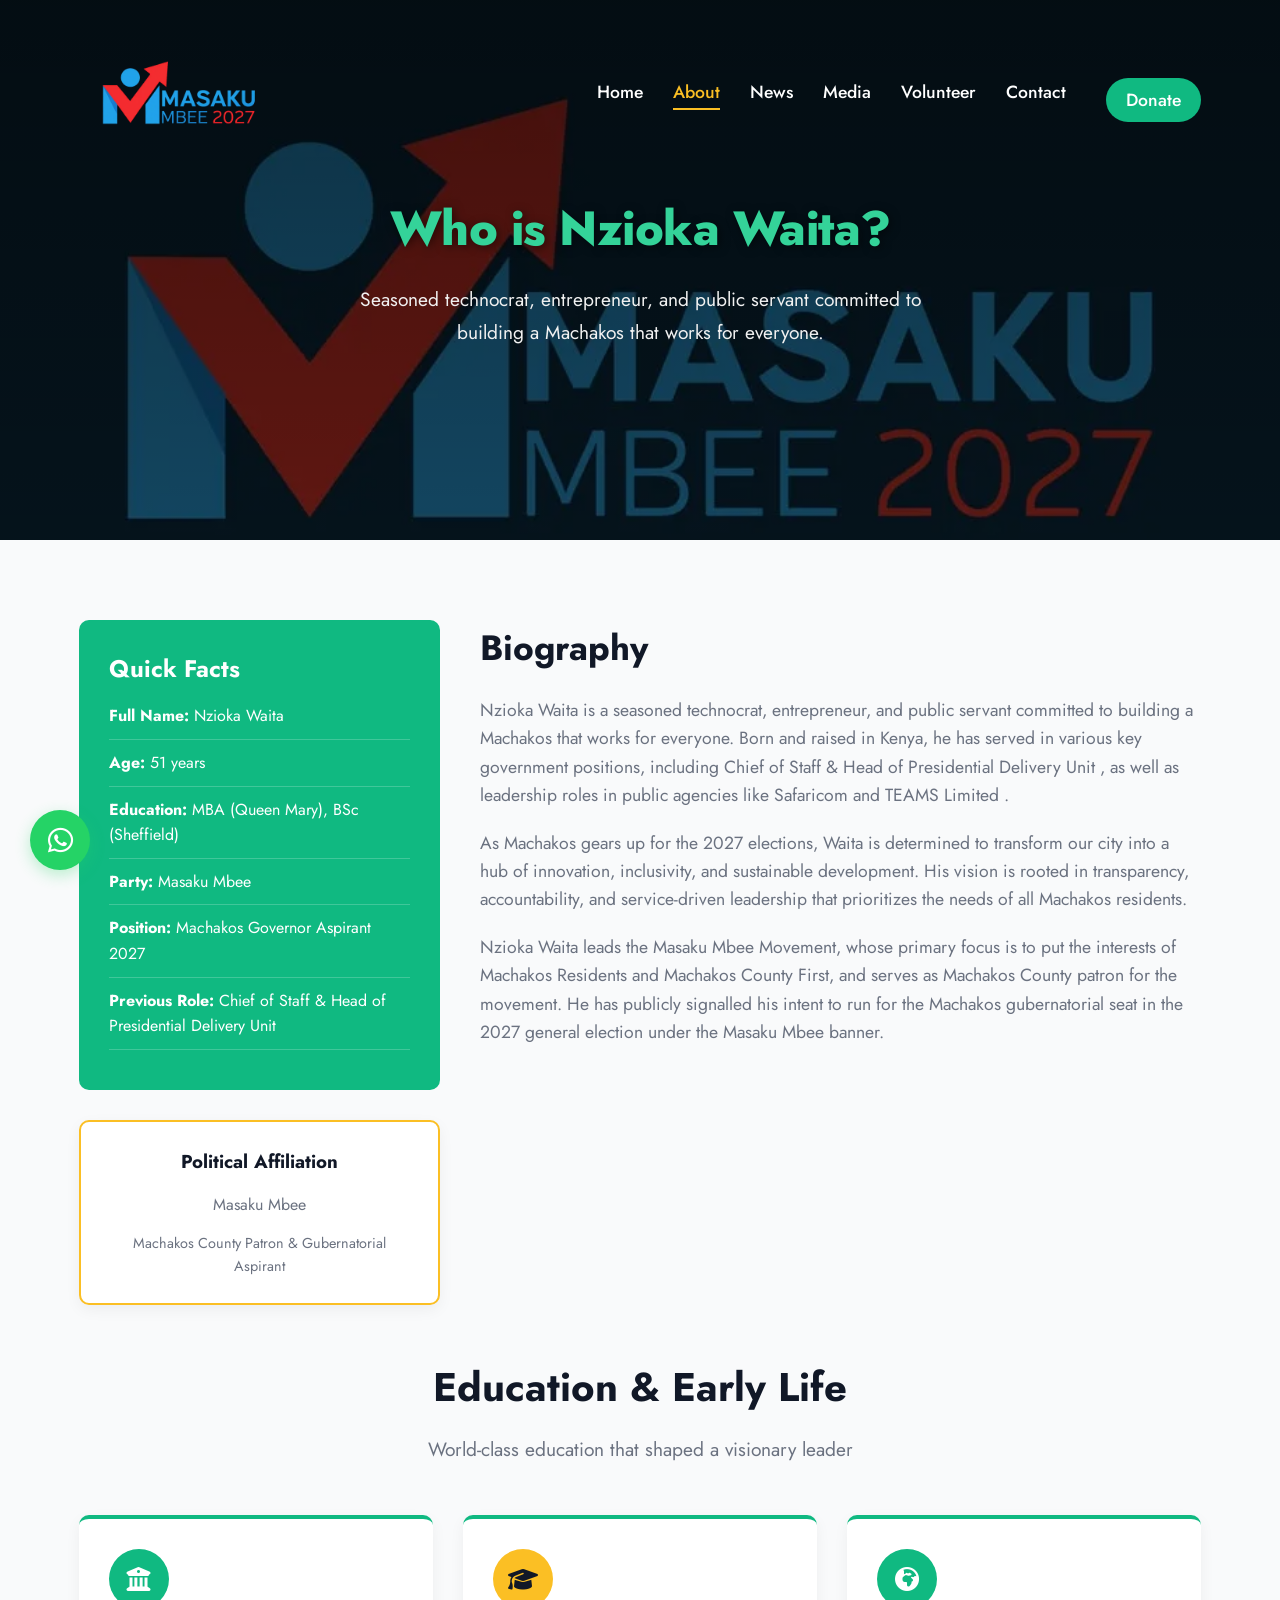
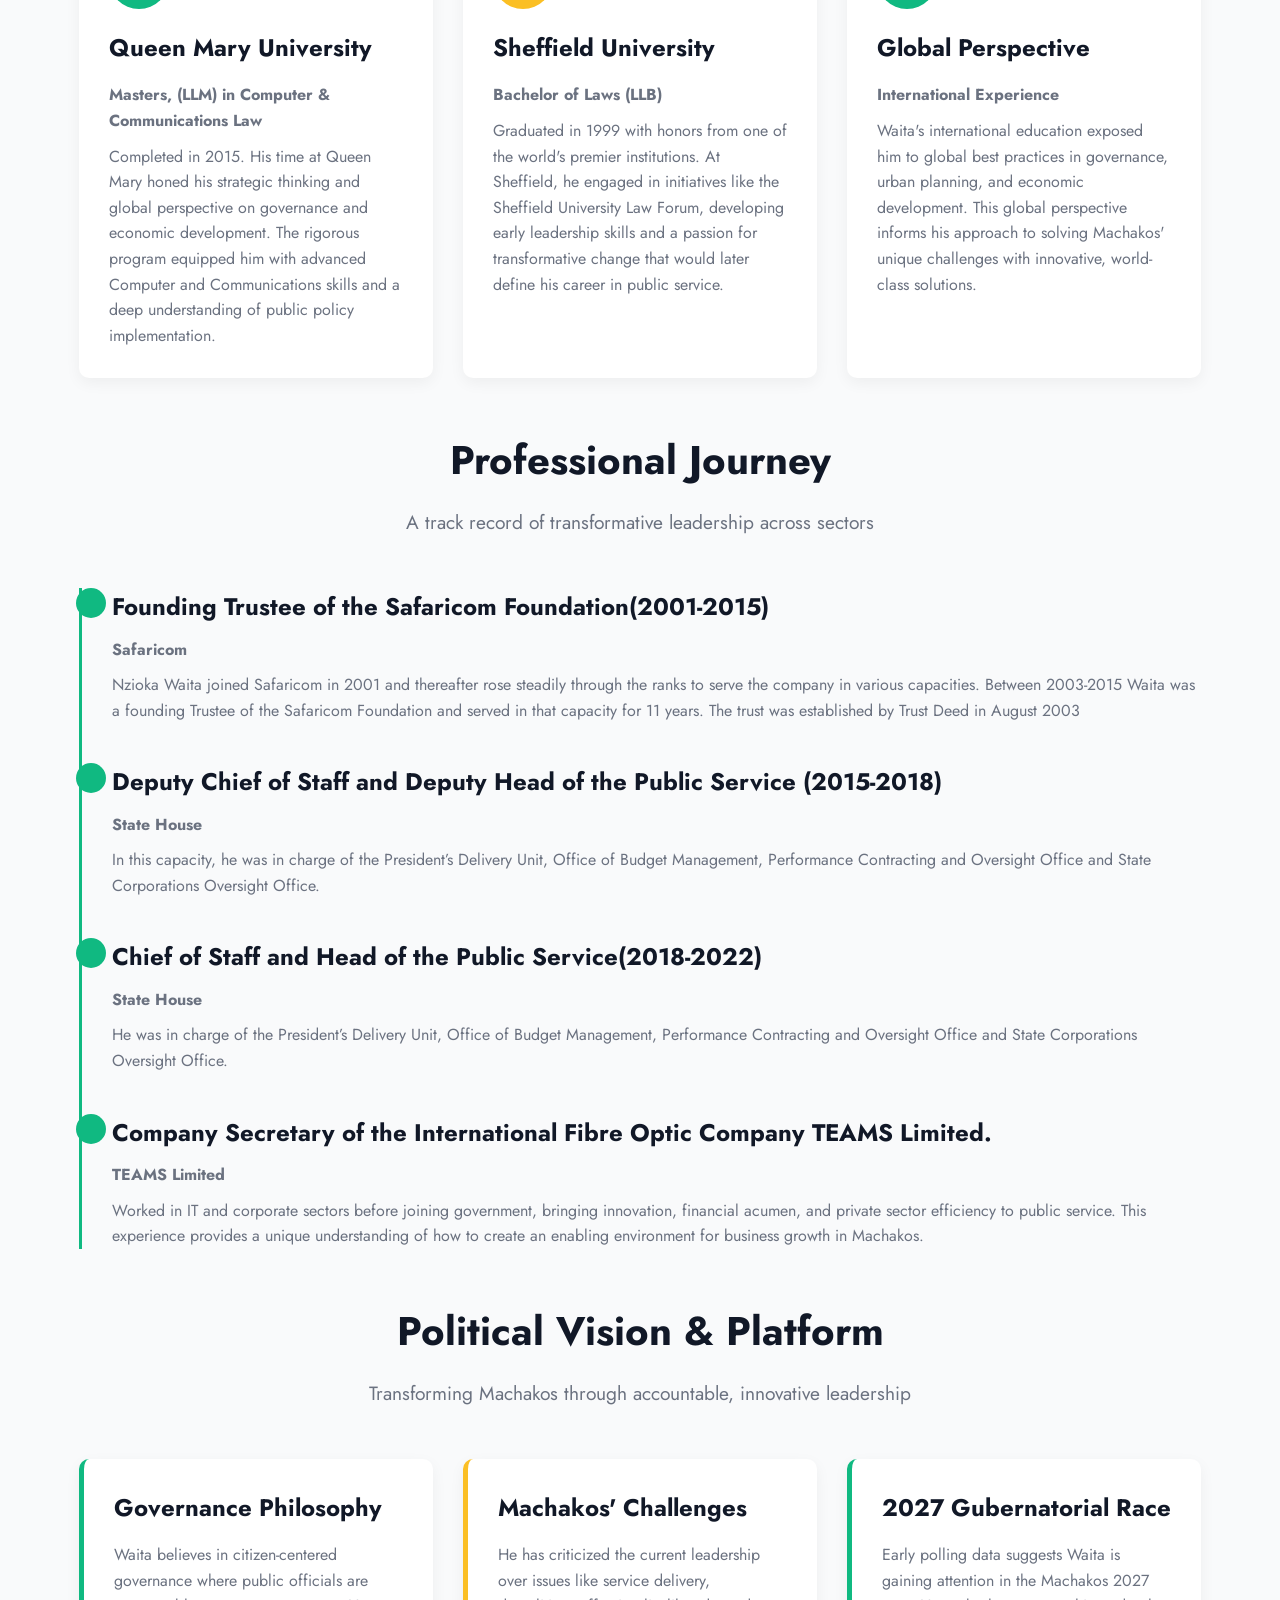
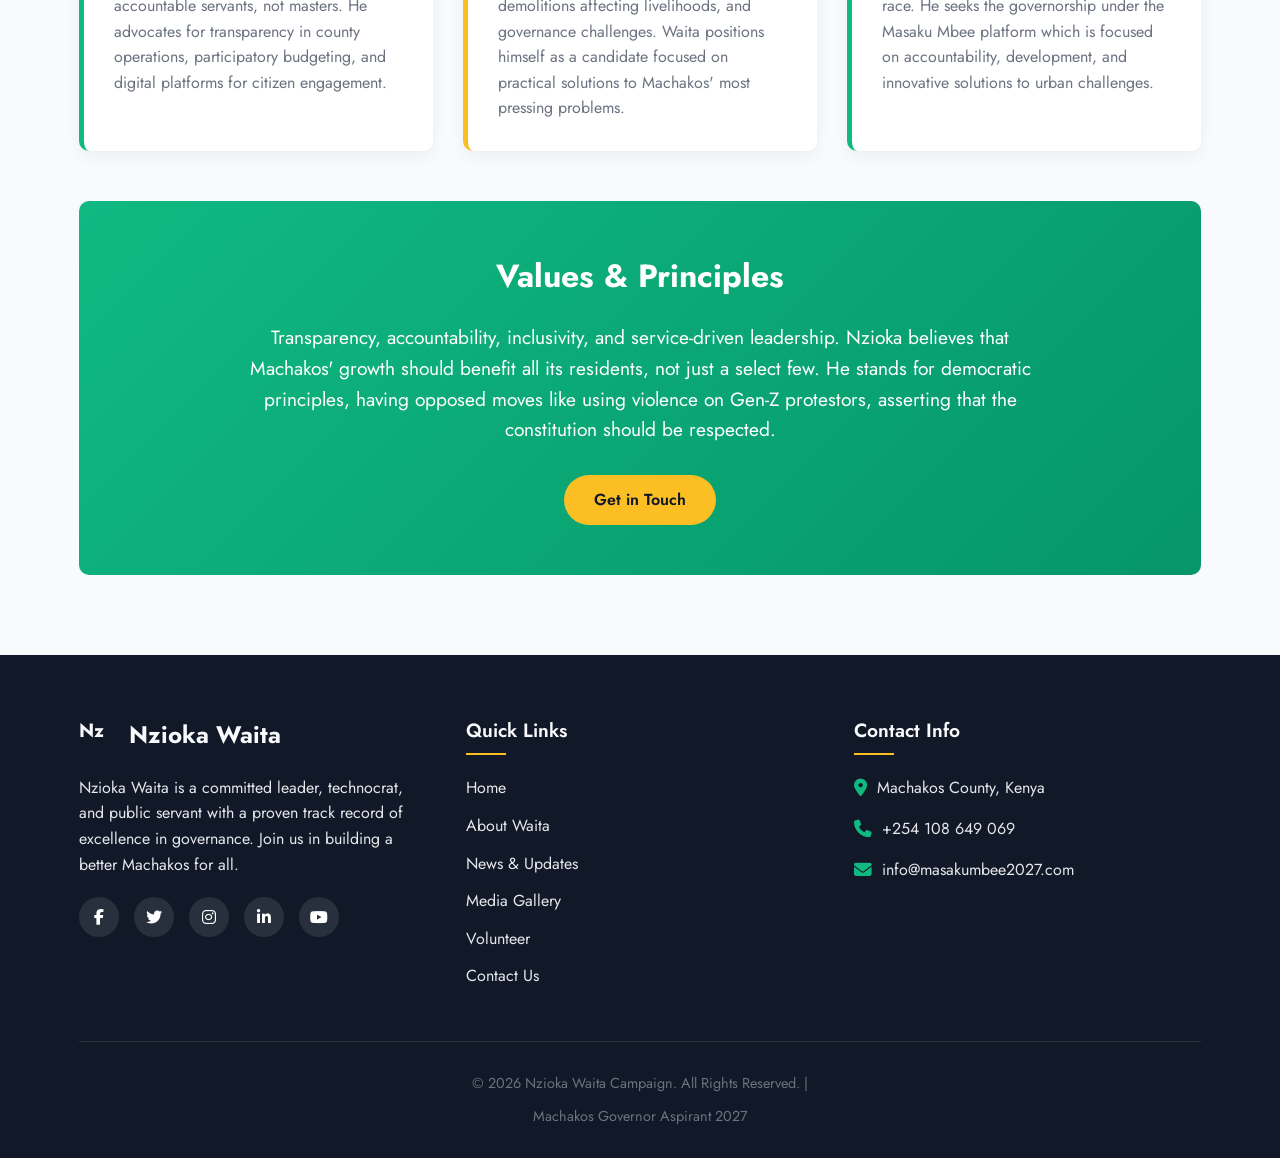
==== about.html @ 83629824 "Initial commit" ====
<!DOCTYPE html>
<html lang="en">
<head>
    <meta charset="UTF-8">
    <meta name="viewport" content="width=device-width, initial-scale=1.0">
    <title>About Nzioka Waita | Machakos Governor Aspirant 2027</title>
    <link rel="preconnect" href="https://fonts.googleapis.com">
    <link rel="preconnect" href="https://fonts.gstatic.com" crossorigin>
    <link href="https://fonts.googleapis.com/css2?family=Jost:wght@300;400;500;600;700;800&display=swap" rel="stylesheet">
    <link rel="stylesheet" href="https://cdnjs.cloudflare.com/ajax/libs/font-awesome/6.4.0/css/all.min.css">
    <link rel="stylesheet" href="about.css">
</head>
<body>
    <!-- Navbar -->
    <nav class="navbar">
        <div class="container">
            <a href="index.html" class="logo">
          <img
            src="nzioka-waita-favicon.webp"
            alt="Nzioka waita favicon Logo"
            class="logo-img"
          />
        </a>
            <div class="menu-toggle" id="mobile-menu">
                <span></span>
                <span></span>
                <span></span>
            </div>
            
            <ul class="nav-links">
                <li><a href="index.html">Home</a></li>
                <li><a href="about.html" class="active">About</a></li>
                <li><a href="news.html">News</a></li>
                <li><a href="media.html">Media</a></li>
                <li><a href="volunteer.html">Volunteer</a></li>
                <li><a href="contact.html">Contact</a></li>
                <li><a href="#donate" class="btn btn-primary" style="padding: 8px 20px; margin-left: 10px;">Donate</a></li>
            </ul>
        </div>
    </nav>

    <!-- Page Hero -->
   <!-- Page Hero -->
<section class="page-hero">
    <div class="hero-bg"></div>

    <div class="hero-content">
        <h1>Who is Nzioka Waita?</h1>
        <p>
            Seasoned technocrat, entrepreneur, and public servant committed to
            building a Machakos that works for everyone.
        </p>
    </div>
</section>

    <!-- About Content -->
    <section class="about-section">
        <div class="container">
            <div class="about-grid">
                <div>
                    <div class="facts-box">
                        <h3>Quick Facts</h3>
                        <ul class="facts-list">
                            <li><strong>Full Name:</strong> Nzioka Waita</li>
                            <li><strong>Age:</strong> 51 years</li>
                            <li><strong>Education:</strong> MBA (Queen Mary), BSc (Sheffield)</li>
                            <li><strong>Party:</strong> Masaku Mbee</li>
                            <li><strong>Position:</strong> Machakos Governor Aspirant 2027</li>
                            <li><strong>Previous Role:</strong> Chief of Staff & Head of Presidential Delivery Unit</li>
                        </ul>
                    </div>
                    
                    <div style="background: white; padding: 25px; border-radius: 10px; box-shadow: 0 5px 15px rgba(0,0,0,0.05); text-align: center; border: 2px solid var(--gold);">
                        <h3 style="color: var(--black); margin-bottom: 15px;">Political Affiliation</h3>
                        <p style="color: var(--gray); margin-bottom: 15px;">Masaku Mbee</p>
                        <p style="color: var(--gray); font-size: 0.9rem;">Machakos County Patron & Gubernatorial Aspirant</p>
                    </div>
                </div>
                
                <div>
                    <h2 style="font-size: 2.2rem; color: var(--black); margin-bottom: 20px;">Biography</h2>
                    <p style="font-size: 1.1rem; color: var(--gray); margin-bottom: 20px;">
                       Nzioka Waita is a seasoned technocrat, entrepreneur, and public servant committed to building a Machakos that works for everyone. Born and raised in Kenya, he has served in various key government positions, including Chief of Staff & Head of Presidential Delivery Unit , as well as leadership roles in public agencies like Safaricom and TEAMS Limited .
                    </p>
                    <p style="font-size: 1.1rem; color: var(--gray); margin-bottom: 20px;">
                        As Machakos gears up for the 2027 elections, Waita is determined to transform our city into a hub of innovation, inclusivity, and sustainable development. His vision is rooted in transparency, accountability, and service-driven leadership that prioritizes the needs of all Machakos residents.
                    </p>
                    <p style="font-size: 1.1rem; color: var(--gray); margin-bottom: 20px;">
                        Nzioka Waita leads the Masaku Mbee Movement, whose primary focus is to put the interests of Machakos Residents and Machakos County First, and serves as Machakos County patron for the movement. He has publicly signalled his intent to run for the Machakos gubernatorial seat in the 2027 general election under the Masaku Mbee banner.
                    </p>
                </div>
            </div>
            
            <div class="section-title">
                <h2>Education & Early Life</h2>
                <p>World-class education that shaped a visionary leader</p>
            </div>
            
            <div class="education-cards">
                <div class="education-card">
                    <div class="edu-icon">
                        <i class="fas fa-university"></i>
                    </div>
                    <h3 style="font-size: 1.5rem; margin-bottom: 15px; color: var(--black);">Queen Mary University</h3>
                    <p style="color: var(--gray); margin-bottom: 10px;"><strong>Masters, (LLM) in Computer & Communications Law</strong></p>
                    <p style="color: var(--gray);">Completed in 2015. His time at Queen Mary honed his strategic thinking and global perspective on governance and economic development. The rigorous program equipped him with advanced Computer and Communications skills and a deep understanding of public policy implementation.</p>
                </div>
                
                <div class="education-card">
                    <div class="edu-icon gold">
                        <i class="fas fa-graduation-cap"></i>
                    </div>
                    <h3 style="font-size: 1.5rem; margin-bottom: 15px; color: var(--black);">Sheffield University</h3>
                    <p style="color: var(--gray); margin-bottom: 10px;"><strong> Bachelor of Laws (LLB)</strong></p>
                    <p style="color: var(--gray);">Graduated in 1999 with honors from one of the world's premier institutions. At Sheffield, he engaged in initiatives like the Sheffield University Law Forum, developing early leadership skills and a passion for transformative change that would later define his career in public service.</p>
                </div>
                
                <div class="education-card">
                    <div class="edu-icon">
                        <i class="fas fa-globe-africa"></i>
                    </div>
                    <h3 style="font-size: 1.5rem; margin-bottom: 15px; color: var(--black);">Global Perspective</h3>
                    <p style="color: var(--gray); margin-bottom: 10px;"><strong>International Experience</strong></p>
                    <p style="color: var(--gray);">Waita's international education exposed him to global best practices in governance, urban planning, and economic development. This global perspective informs his approach to solving Machakos' unique challenges with innovative, world-class solutions.</p>
                </div>
            </div>
            
            <div class="section-title">
                <h2>Professional Journey</h2>
                <p>A track record of transformative leadership across sectors</p>
            </div>
            
            <div class="timeline">
                <div class="timeline-item">
                    <div class="timeline-dot"></div>
                    <h3 style="font-size: 1.5rem; margin-bottom: 10px; color: var(--black);">Founding Trustee of the Safaricom Foundation(2001-2015)</h3>
                    <p style="color: var(--gray); margin-bottom: 10px;"><strong>Safaricom</strong></p>
                    <p style="color: var(--gray);">Nzioka Waita joined Safaricom in 2001 and thereafter rose steadily through the ranks to serve the company in various capacities. Between 2003-2015 Waita was a founding Trustee of the Safaricom Foundation and served in that capacity for 11 years. The trust was established by Trust Deed in August 2003</p>
                </div>
                
                <div class="timeline-item">
                    <div class="timeline-dot"></div>
                    <h3 style="font-size: 1.5rem; margin-bottom: 10px; color: var(--black);">Deputy Chief of Staff and Deputy Head of the Public Service (2015-2018)</h3>
                    <p style="color: var(--gray); margin-bottom: 10px;"><strong>State House</strong></p>
                    <p style="color: var(--gray);">In this capacity, he was in charge of the President’s Delivery Unit, Office of Budget Management, Performance Contracting and Oversight Office and State Corporations Oversight Office.</p>
                </div>
                
                <div class="timeline-item">
                    <div class="timeline-dot"></div>
                    <h3 style="font-size: 1.5rem; margin-bottom: 10px; color: var(--black);">Chief of Staff and Head of the Public Service(2018-2022)</h3>
                    <p style="color: var(--gray); margin-bottom: 10px;"><strong>State House</strong></p>
                    <p style="color: var(--gray);">He was in charge of the President’s Delivery Unit, Office of Budget Management, Performance Contracting and Oversight Office and State Corporations Oversight Office.</p>
                </div>
                
                <div class="timeline-item">
                    <div class="timeline-dot"></div>
                    <h3 style="font-size: 1.5rem; margin-bottom: 10px; color: var(--black);">Company Secretary of the International Fibre Optic Company TEAMS Limited.</h3>
                    <p style="color: var(--gray); margin-bottom: 10px;"><strong>TEAMS Limited</strong></p>
                    <p style="color: var(--gray);">Worked in IT and corporate sectors before joining government, bringing innovation, financial acumen, and private sector efficiency to public service. This experience provides a unique understanding of how to create an enabling environment for business growth in Machakos.</p>
                </div>
            </div>
            
            <div class="section-title">
                <h2>Political Vision & Platform</h2>
                <p>Transforming Machakos through accountable, innovative leadership</p>
            </div>
            
            <div style="display: grid; grid-template-columns: repeat(auto-fit, minmax(300px, 1fr)); gap: 30px; margin-bottom: 50px;">
                <div style="background: white; padding: 30px; border-radius: 10px; box-shadow: 0 5px 15px rgba(0,0,0,0.05); border-left: 5px solid var(--emerald);">
                    <h3 style="font-size: 1.5rem; margin-bottom: 15px; color: var(--black);">Governance Philosophy</h3>
                    <p style="color: var(--gray);">Waita believes in citizen-centered governance where public officials are accountable servants, not masters. He advocates for transparency in county operations, participatory budgeting, and digital platforms for citizen engagement.</p>
                </div>
                
                <div style="background: white; padding: 30px; border-radius: 10px; box-shadow: 0 5px 15px rgba(0,0,0,0.05); border-left: 5px solid var(--gold);">
                    <h3 style="font-size: 1.5rem; margin-bottom: 15px; color: var(--black);">Machakos' Challenges</h3>
                    <p style="color: var(--gray);">He has criticized the current leadership over issues like service delivery, demolitions affecting livelihoods, and governance challenges. Waita positions himself as a candidate focused on practical solutions to Machakos' most pressing problems.</p>
                </div>
                
                <div style="background: white; padding: 30px; border-radius: 10px; box-shadow: 0 5px 15px rgba(0,0,0,0.05); border-left: 5px solid var(--emerald);">
                    <h3 style="font-size: 1.5rem; margin-bottom: 15px; color: var(--black);">2027 Gubernatorial Race</h3>
                    <p style="color: var(--gray);">Early polling data suggests Waita is gaining attention in the Machakos 2027 race. He seeks the governorship under the Masaku Mbee platform which is focused on accountability, development, and innovative solutions to urban challenges.</p>
                </div>
            </div>
            
            <div class="values-box">
                <h2>Values & Principles</h2>
                <p>Transparency, accountability, inclusivity, and service-driven leadership. Nzioka believes that Machakos' growth should benefit all its residents, not just a select few. He stands for democratic principles, having opposed moves like using violence on Gen-Z protestors, asserting that the constitution should be respected.</p>
                <a href="contact.html" class="btn btn-gold">Get in Touch</a>
            </div>
        </div>
    </section>

    <!-- Footer -->
   <!-- Footer -->
    <footer>
        <div class="container">
            <div class="footer-content">
                <div class="footer-about">
                    <div class="footer-logo">
                        <div class="logo-img">Nz</div>
                        Nzioka Waita
                    </div>
                    <p> Nzioka Waita is a committed leader, technocrat, and public servant with a proven track record of excellence in governance. Join us in building a better Machakos for all.</p>
                    <div class="social-icons">
                        <a href="https://web.facebook.com/profile.php?id=100078165384028" target="_blank"><i class="fab fa-facebook-f"></i></a>
                        <a href="https://x.com/NziokaWaita" target="_blank"><i class="fab fa-twitter"></i></a>
                        <a href="https://www.instagram.com/nziokawaita/?hl=en" target="_blank"><i class="fab fa-instagram"></i></a>
                        <a href="https://www.linkedin.com/in/nzioka-waita-mgh-a583322/?originalSubdomain=ke" target="_blank"><i class="fab fa-linkedin-in"></i></a>
                        <a href="https://www.youtube.com/channel/UCyTL4fNBFS6BdrJDQ6pdvPA" target="_blank"><i class="fab fa-youtube"></i></a>
                    </div>
                </div>
                
                <div class="footer-links-section">
                    <h3 class="footer-heading">Quick Links</h3>
                    <ul class="footer-links">
                        <li><a href="index.html">Home</a></li>
                        <li><a href="about.html">About Waita</a></li>
                        <li><a href="news.html">News & Updates</a></li>
                        <li><a href="media.html">Media Gallery</a></li>
                        <li><a href="volunteer.html">Volunteer</a></li>
                        <li><a href="contact.html">Contact Us</a></li>
                    </ul>
                </div>
                
                <div class="footer-contact">
                    <h3 class="footer-heading">Contact Info</h3>
                    <ul class="contact-info">
                        <li><i class="fas fa-map-marker-alt"></i> <a href="https://maps.app.goo.gl/wQ7gRcGxDQkpSW1B8">Machakos County, Kenya</a></li>
                        <li><i class="fas fa-phone"></i> <a href="tel:+254108649069" style="color: var(--gray-light);">+254 108 649 069</a></li>
                        <li><i class="fas fa-envelope"></i> <a href="mailto:info@masakumbee2027.com" style="color: var(--gray-light);">info@masakumbee2027.com</a></li>
                    </ul>
                </div>
            </div>
            
            <div class="footer-bottom">
                <p>&copy; <span id="currentYear"></span> Nzioka Waita Campaign. All Rights Reserved. | </p>
                <p style="margin-top: 10px;">Machakos Governor Aspirant 2027</p>
            </div>
        </div>
    </footer>

    <!-- Floating WhatsApp Button -->
    <a href="https://wa.me/254108649069?text=Hello%20Nzioka%20Waita%20Campaign,%20I%20would%20like%20to%20get%20in%20touch%20about%20your%202027%20Machakos%20governor%20campaign" class="whatsapp-float" target="_blank">
        <i class="fab fa-whatsapp"></i>
    </a>
    <script src="about.js">
      
    </script>
</body>
</html>
---- about.css ----
:root {
            --emerald: #10b981;
            --emerald-dark: #059669;
            --emerald-light: #34d399;
            --gold: #fbbf24;
            --gold-dark: #f59e0b;
            --black: #111827;
            --white: #f9fafb;
            --gray: #6b7280;
            --gray-light: #e5e7eb;
        }
        
        * {
            margin: 0;
            padding: 0;
            box-sizing: border-box;
        }
        
        html {
            scroll-behavior: smooth;
        }
        
        body {
            font-family: 'Jost', sans-serif;
            line-height: 1.6;
            color: var(--black);
            background-color: var(--white);
            overflow-x: hidden;
        }
        
        a {
            text-decoration: none;
            color: inherit;
        }
        
        ul {
            list-style: none;
        }
        
        .container {
            width: 90%;
            max-width: 1200px;
            margin: 0 auto;
            padding: 0 15px;
        }
        
        .btn {
            display: inline-block;
            padding: 12px 30px;
            border-radius: 50px;
            font-weight: 600;
            font-size: 1rem;
            cursor: pointer;
            transition: all 0.3s ease;
            text-align: center;
            border: none;
            font-family: 'Jost', sans-serif;
        }
        
        .btn-primary {
            background-color: var(--emerald);
            color: white;
        }
        
        .btn-primary:hover {
            background-color: var(--emerald-dark);
            transform: translateY(-3px);
            box-shadow: 0 10px 20px rgba(16, 185, 129, 0.2);
        }
        
        .btn-secondary {
            background-color: transparent;
            color: var(--emerald);
            border: 2px solid var(--emerald);
        }
        
        .btn-secondary:hover {
            background-color: rgba(16, 185, 129, 0.1);
            transform: translateY(-3px);
        }
        
        .btn-gold {
            background-color: var(--gold);
            color: var(--black);
        }
        
        .btn-gold:hover {
            background-color: var(--gold-dark);
            transform: translateY(-3px);
            box-shadow: 0 10px 20px rgba(251, 191, 36, 0.2);
        }
        
        /* Navbar */
        .navbar {
            position: fixed;
            top: 0;
            left: 0;
            width: 100%;
            
            z-index: 1000;
            background-color: transparent;
            transition: all 0.4s ease;
        }
        
        .navbar.scrolled {
            background-color: transparent;
            padding: 15px 0;
            
        }
        
        .navbar .container {
            display: flex;
            justify-content: space-between;
            align-items: center;
        }
        
       .logo:hover {
    transform: translateY(-2px);
}



.logo-img:hover {
    transform: scale(1.05);
    box-shadow: 0 6px 25px rgba(251, 191, 36, 0.4);
}
 .logo {
        font-size: 1.8rem;
        font-weight: 500;
        /*color; #14c794;*/;
        color:white;
        text-decoration: none;
        display: flex;
        align-items: center;
      }

      .logo span {
        color: #00e6a4;
      }

      .logo i {
        margin-right: 8px;
        color: var(--emerald);
      }

      .logo {
  display: flex;
  align-items: center;
  text-decoration: none;
  transition: transform 0.3s ease;
}

.logo:hover {
  transform: scale(1.02);
}

.logo img {
  height: 200px;
  width: auto;
  object-fit: contain;
  display: block;
}
        .nav-links {
            display: flex;
        }
        
        .nav-links li {
            margin-left: 30px;
        }
        
        .nav-links a {
            color: white;
            font-weight: 500;
            font-size: 1.1rem;
            position: relative;
            padding: 5px 0;
        }
        
        .nav-links a:after {
            content: '';
            position: absolute;
            width: 0;
            height: 2px;
            background: var(--gold);
            left: 0;
            bottom: 0;
            transition: width 0.3s ease;
        }
        
        .nav-links a:hover:after {
            width: 100%;
        }
        
        .nav-links a.active {
            color: var(--gold);
        }
        
        .nav-links a.active:after {
            width: 100%;
        }
        
        .menu-toggle {
            display: none;
            flex-direction: column;
            cursor: pointer;
            z-index: 1001;
        }
        
        .menu-toggle span {
            width: 25px;
            height: 3px;
            background-color: white;
            margin: 3px 0;
            transition: 0.3s;
        }
        
        /* Hero Section */
        .hero {
            height: 60vh;
            position: relative;
            display: flex;
            align-items: center;
            justify-content: center;
            color: white;
            overflow: hidden;
        }
        
.page-hero {
    position: relative;
    height: 75vh;
    min-height: 420px;
    display: flex;
    align-items: center;
    justify-content: center;
    text-align: center;
    color: #ffffff;
    overflow: hidden;
}

/* Background */
.page-hero .hero-bg {
    position: absolute;
    inset: 0;
    background-image:
        linear-gradient(
            rgba(0, 0, 0, 0.7),
            rgba(0, 0, 0, 0.55)
        ),
        url("image\ -\ 2026-01-25T151321.227.webp");
    background-size: cover;
    background-position: center 45%;
    background-repeat: no-repeat;
    transform: scale(1.05);
    animation: slowZoom 18s ease-in-out infinite alternate;
    z-index: -1;
}

/* Content */
.hero-content {
    max-width: 900px;
    padding: 0 1.5rem;
    animation: fadeUp 1s ease-out;
}

.hero-content h1 {
    font-size: clamp(2.2rem, 5vw, 3.8rem);
    font-weight: 400;
    margin-bottom: 1rem;
    letter-spacing: -0.5px;
    color: var(--emerald-light);
}

.hero-content p {
    font-size: clamp(1.05rem, 2.2vw, 1.35rem);
    line-height: 1.7;
    color: #f1f1f1;
    max-width: 720px;
    margin: 0 auto;
}

/* Animations */
@keyframes fadeUp {
    from {
        opacity: 0;
        transform: translateY(30px);
    }
    to {
        opacity: 1;
        transform: translateY(0);
    }
}

@keyframes slowZoom {
    from {
        transform: scale(1);
    }
    to {
        transform: scale(1.08);
    }
}

/* Mobile */
@media (max-width: 768px) {
    .page-hero {
        height: 65vh;
    }

    .hero-content p {
        font-size: 1.05rem;
    }
}


        
        .hero-content {
            text-align: center;
            max-width: 800px;
            padding: 0 20px;
            z-index: 1;
        }
        
        .hero h1 {
            font-size: 3.5rem;
            font-weight: 800;
            margin-bottom: 20px;
            line-height: 1.2;
            text-shadow: 2px 2px 10px rgba(0, 0, 0, 0.5);
        }
        
        .hero p {
            font-size: 1.3rem;
            margin-bottom: 30px;
            max-width: 600px;
            margin-left: auto;
            margin-right: auto;
        }
        
        .hero-buttons {
            display: flex;
            justify-content: center;
            gap: 20px;
            flex-wrap: wrap;
        }
        
        /* Page Hero */
        .page-hero {
            height: 60vh;
            position: relative;
            display: flex;
            align-items: center;
            justify-content: center;
            color: white;
            text-align: center;
            overflow: hidden;
        }
        
        .page-hero h1 {
            font-size: 3rem;
            font-weight: 800;
            margin-bottom: 15px;
            text-shadow: 2px 2px 10px rgba(0, 0, 0, 0.5);
        }
        
        .page-hero p {
            font-size: 1.2rem;
            max-width: 600px;
            margin: 0 auto;
        }
        
        /* Footer */
        footer {
            background-color: var(--black);
            color: var(--white);
            padding: 60px 0 30px;
        }
        
        .footer-content {
            display: grid;
            grid-template-columns: repeat(auto-fit, minmax(250px, 1fr));
            gap: 40px;
            margin-bottom: 40px;
        }
        
        .footer-logo {
            display: flex;
            align-items: center;
            margin-bottom: 20px;
            font-size: 1.5rem;
            font-weight: 700;
        }
        
        .footer-logo .logo-img {
            width: 40px;
            height: 40px;
            font-size: 1.2rem;
            margin-right: 10px;
        }
        
        .footer-about p {
            margin-bottom: 20px;
            color: var(--gray-light);
        }
        
        .footer-heading {
            font-size: 1.2rem;
            font-weight: 600;
            margin-bottom: 20px;
            color: var(--white);
            position: relative;
            padding-bottom: 10px;
        }
        
        .footer-heading:after {
            content: '';
            position: absolute;
            width: 40px;
            height: 2px;
            background-color: var(--gold);
            left: 0;
            bottom: 0;
        }
        
        .footer-links li {
            margin-bottom: 12px;
        }
        
        .footer-links a {
            color: var(--gray-light);
            transition: color 0.3s ease;
        }
        
        .footer-links a:hover {
            color: var(--emerald);
        }
        
        .contact-info li {
            display: flex;
            align-items: center;
            margin-bottom: 15px;
            color: var(--gray-light);
        }
        
        .contact-info i {
            color: var(--emerald);
            margin-right: 10px;
            font-size: 1.1rem;
        }
        
        .social-icons {
            display: flex;
            gap: 15px;
            margin-top: 20px;
        }
        
        .social-icons a {
            display: flex;
            align-items: center;
            justify-content: center;
            width: 40px;
            height: 40px;
            border-radius: 50%;
            background-color: rgba(255, 255, 255, 0.1);
            color: white;
            transition: all 0.3s ease;
        }
        
        .social-icons a:hover {
            background-color: var(--emerald);
            transform: translateY(-3px);
        }
        
        .footer-bottom {
            text-align: center;
            padding-top: 30px;
            border-top: 1px solid rgba(255, 255, 255, 0.1);
            color: var(--gray);
            font-size: 0.9rem;
        }
        
        /* Floating WhatsApp Button */
        .whatsapp-float {
            position: fixed;
            bottom: 30px;
            left: 30px;
            width: 60px;
            height: 60px;
            background-color: #25D366;
            color: white;
            border-radius: 50%;
            display: flex;
            align-items: center;
            justify-content: center;
            font-size: 1.8rem;
            box-shadow: 0 5px 15px rgba(37, 211, 102, 0.3);
            z-index: 999;
            transition: all 0.3s ease;
        }
        
        .whatsapp-float:hover {
            background-color: #128C7E;
            transform: scale(1.1);
        }
        
        /* About Page Specific Styles */
        .about-section {
            padding: 80px 0;
        }
        
        .about-grid {
            display: grid;
            grid-template-columns: 1fr 2fr;
            gap: 40px;
            margin-bottom: 50px;
            align-items: start;
        }
        
        @media (max-width: 992px) {
            .about-grid {
                grid-template-columns: 1fr;
            }
        }
        
        .facts-box {
            background: var(--emerald);
            color: white;
            padding: 30px;
            border-radius: 10px;
            margin-bottom: 30px;
        }
        
        .facts-box h3 {
            font-size: 1.5rem;
            margin-bottom: 15px;
        }
        
        .facts-list li {
            margin-bottom: 10px;
            padding-bottom: 10px;
            border-bottom: 1px solid rgba(255,255,255,0.2);
        }
        
        .section-title {
            text-align: center;
            margin-bottom: 50px;
        }
        
        .section-title h2 {
            font-size: 2.5rem;
            color: var(--black);
            margin-bottom: 15px;
        }
        
        .section-title p {
            font-size: 1.2rem;
            color: var(--gray);
            max-width: 700px;
            margin: 0 auto;
        }
        
        .education-cards {
            display: grid;
            grid-template-columns: repeat(auto-fit, minmax(300px, 1fr));
            gap: 30px;
            margin-bottom: 50px;
        }
        
        .education-card {
            background: white;
            padding: 30px;
            border-radius: 10px;
            box-shadow: 0 5px 15px rgba(0,0,0,0.05);
            border-top: 4px solid var(--emerald);
        }
        
        .edu-icon {
            width: 60px;
            height: 60px;
            background: var(--emerald);
            border-radius: 50%;
            display: flex;
            align-items: center;
            justify-content: center;
            margin-bottom: 20px;
            color: white;
            font-size: 1.5rem;
        }
        
        .edu-icon.gold {
            background: var(--gold);
            color: var(--black);
        }
        
        .timeline {
            position: relative;
            padding-left: 30px;
            border-left: 3px solid var(--emerald);
            margin-bottom: 50px;
        }
        
        .timeline-item {
            margin-bottom: 40px;
            position: relative;
        }
        
        .timeline-dot {
            position: absolute;
            left: -36px;
            top: 0;
            width: 30px;
            height: 30px;
            border-radius: 50%;
            background: var(--emerald);
        }
        
        .values-box {
            background: linear-gradient(135deg, var(--emerald), var(--emerald-dark));
            padding: 50px;
            border-radius: 10px;
            color: white;
            text-align: center;
        }
        
        .values-box h2 {
            font-size: 2rem;
            margin-bottom: 20px;
        }
        
        .values-box p {
            font-size: 1.2rem;
            margin-bottom: 30px;
            max-width: 800px;
            margin-left: auto;
            margin-right: auto;
        }
        
        /* Responsive */
        @media (max-width: 992px) {
            .page-hero h1 {
                font-size: 2.8rem;
            }
            
            .page-hero p {
                font-size: 1.2rem;
            }
            
            .nav-links {
                position: fixed;
                top: 0;
                right: -100%;
                width: 70%;
                height: 100vh;
                background-color: var(--black);
                flex-direction: column;
                align-items: center;
                justify-content: center;
                transition: right 0.5s ease;
                z-index: 1000;
            }
            
            .nav-links.active {
                right: 0;
            }
            
            .nav-links li {
                margin: 15px 0;
            }
            
            .nav-links a {
                font-size: 1.3rem;
            }
            
            .menu-toggle {
                display: flex;
            }
            
            .menu-toggle.active span:nth-child(1) {
                transform: rotate(45deg) translate(5px, 5px);
            }
            
            .menu-toggle.active span:nth-child(2) {
                opacity: 0;
            }
            
            .menu-toggle.active span:nth-child(3) {
                transform: rotate(-45deg) translate(7px, -6px);
            }
            
            .section-title h2 {
                font-size: 2.2rem;
            }
        }
        
        @media (max-width: 768px) {
            .page-hero h1 {
                font-size: 2.5rem;
            }
            
            .page-hero p {
                font-size: 1.1rem;
            }
            
            .section-title h2 {
                font-size: 2rem;
            }
            
            .whatsapp-float {
                width: 50px;
                height: 50px;
                font-size: 1.5rem;
                bottom: 20px;
                left: 20px;
            }
            
            .values-box {
                padding: 40px 20px;
            }
        }
        
        @media (max-width: 480px) {
            .page-hero h1 {
                font-size: 2rem;
            }
            
            .section-title h2 {
                font-size: 1.8rem;
            }
            
            .education-card {
                padding: 20px;
            }
        }
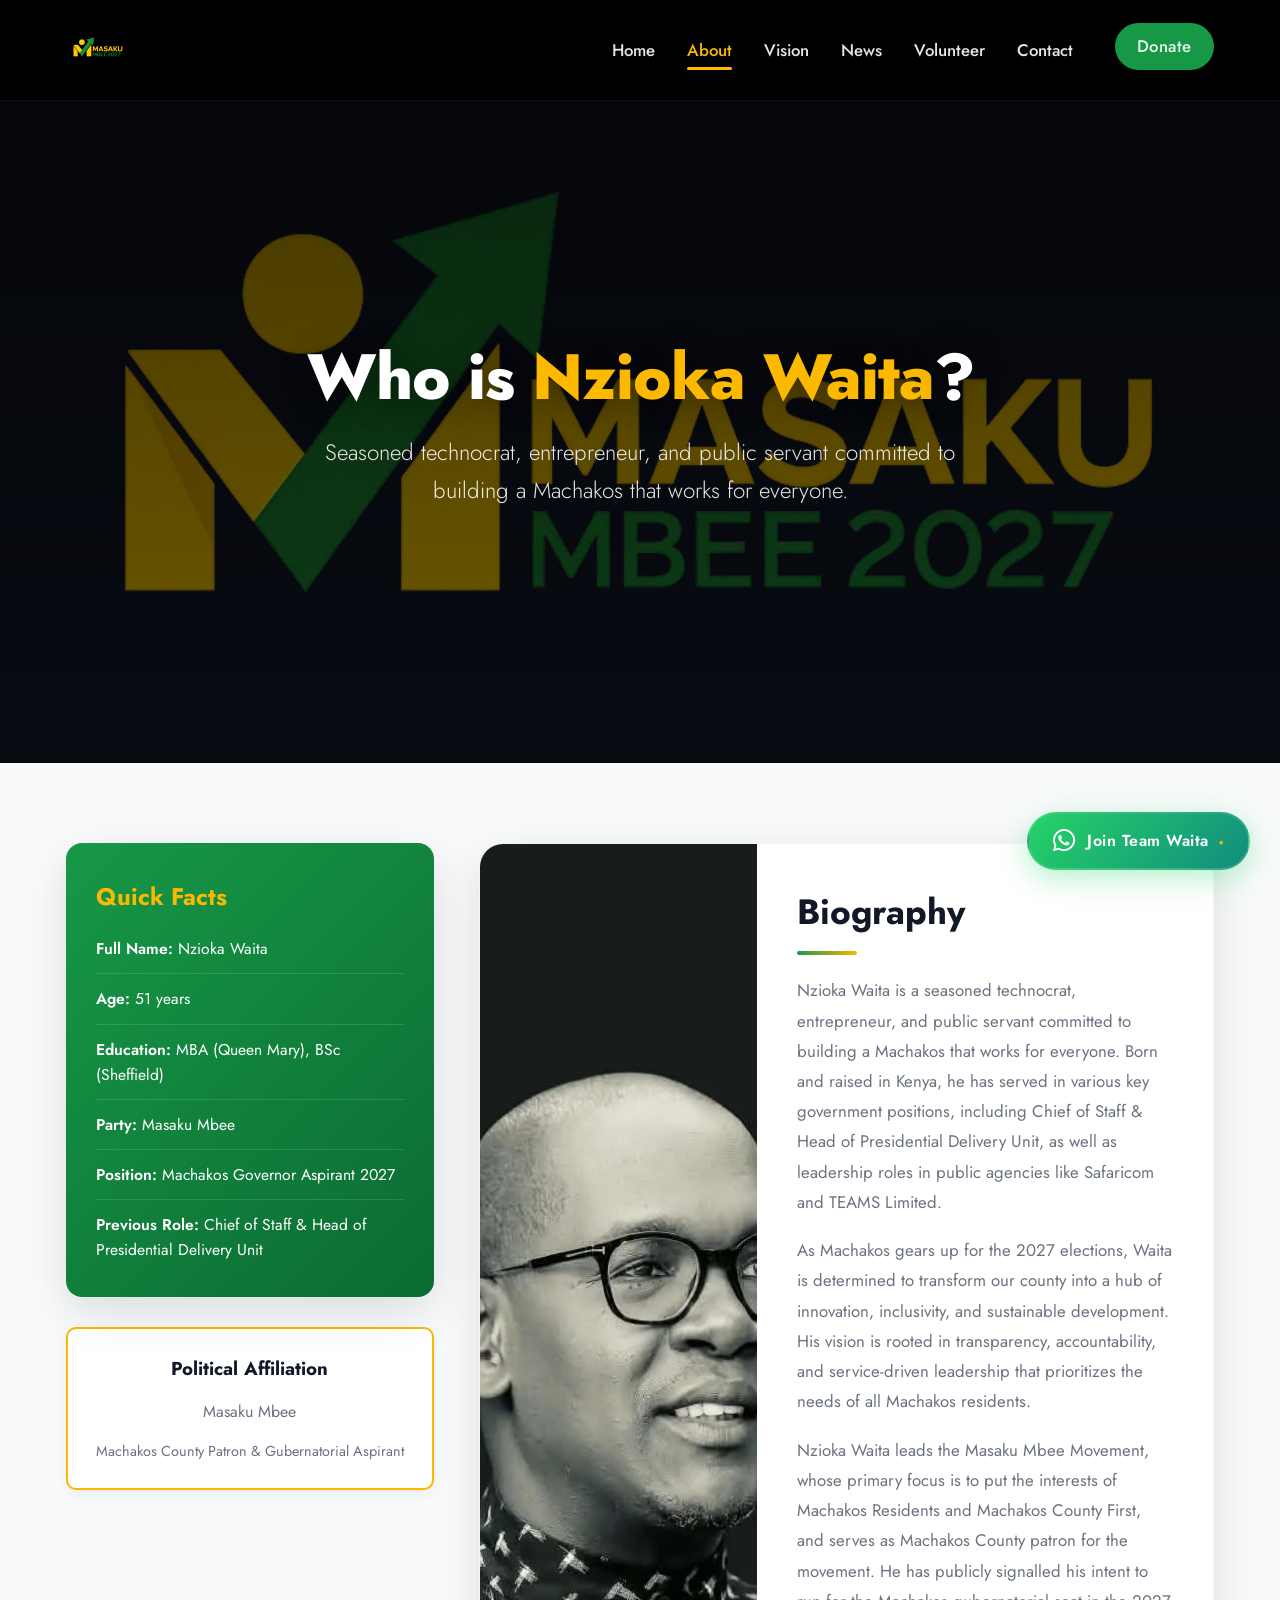
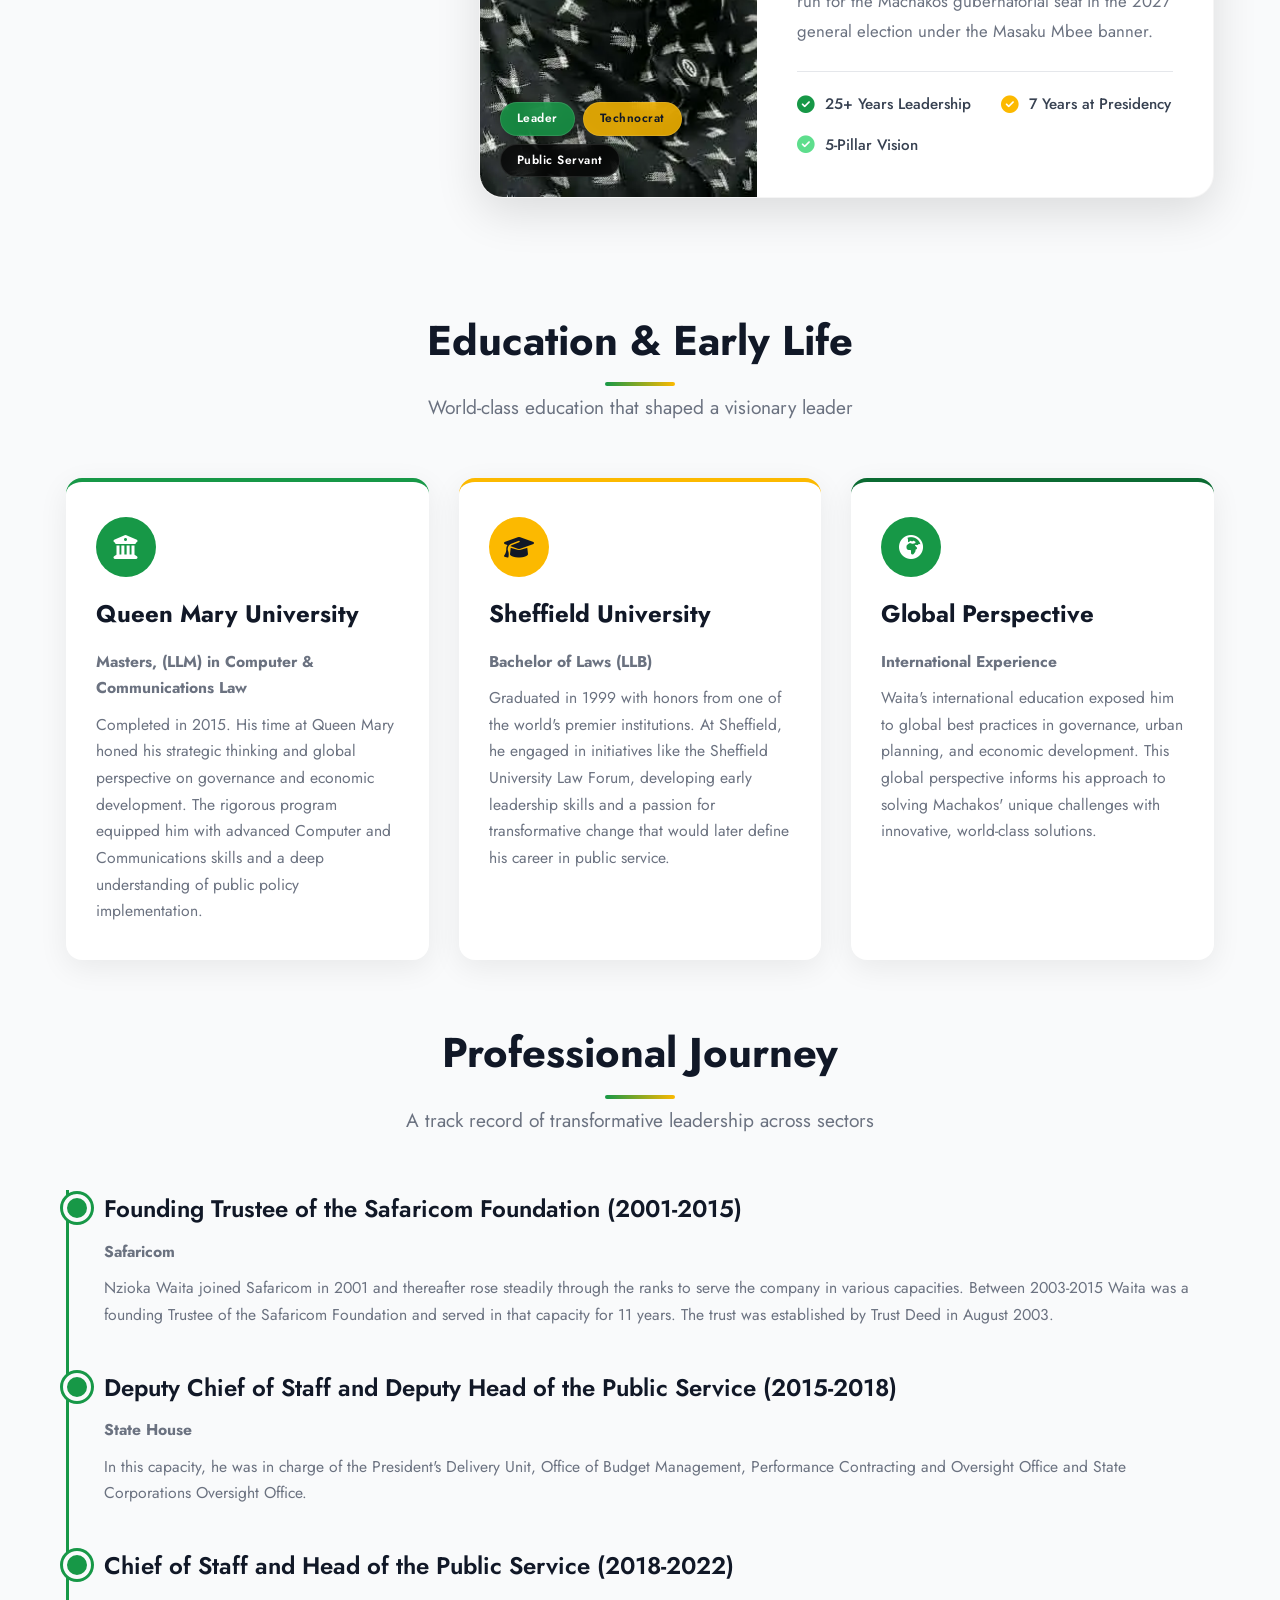
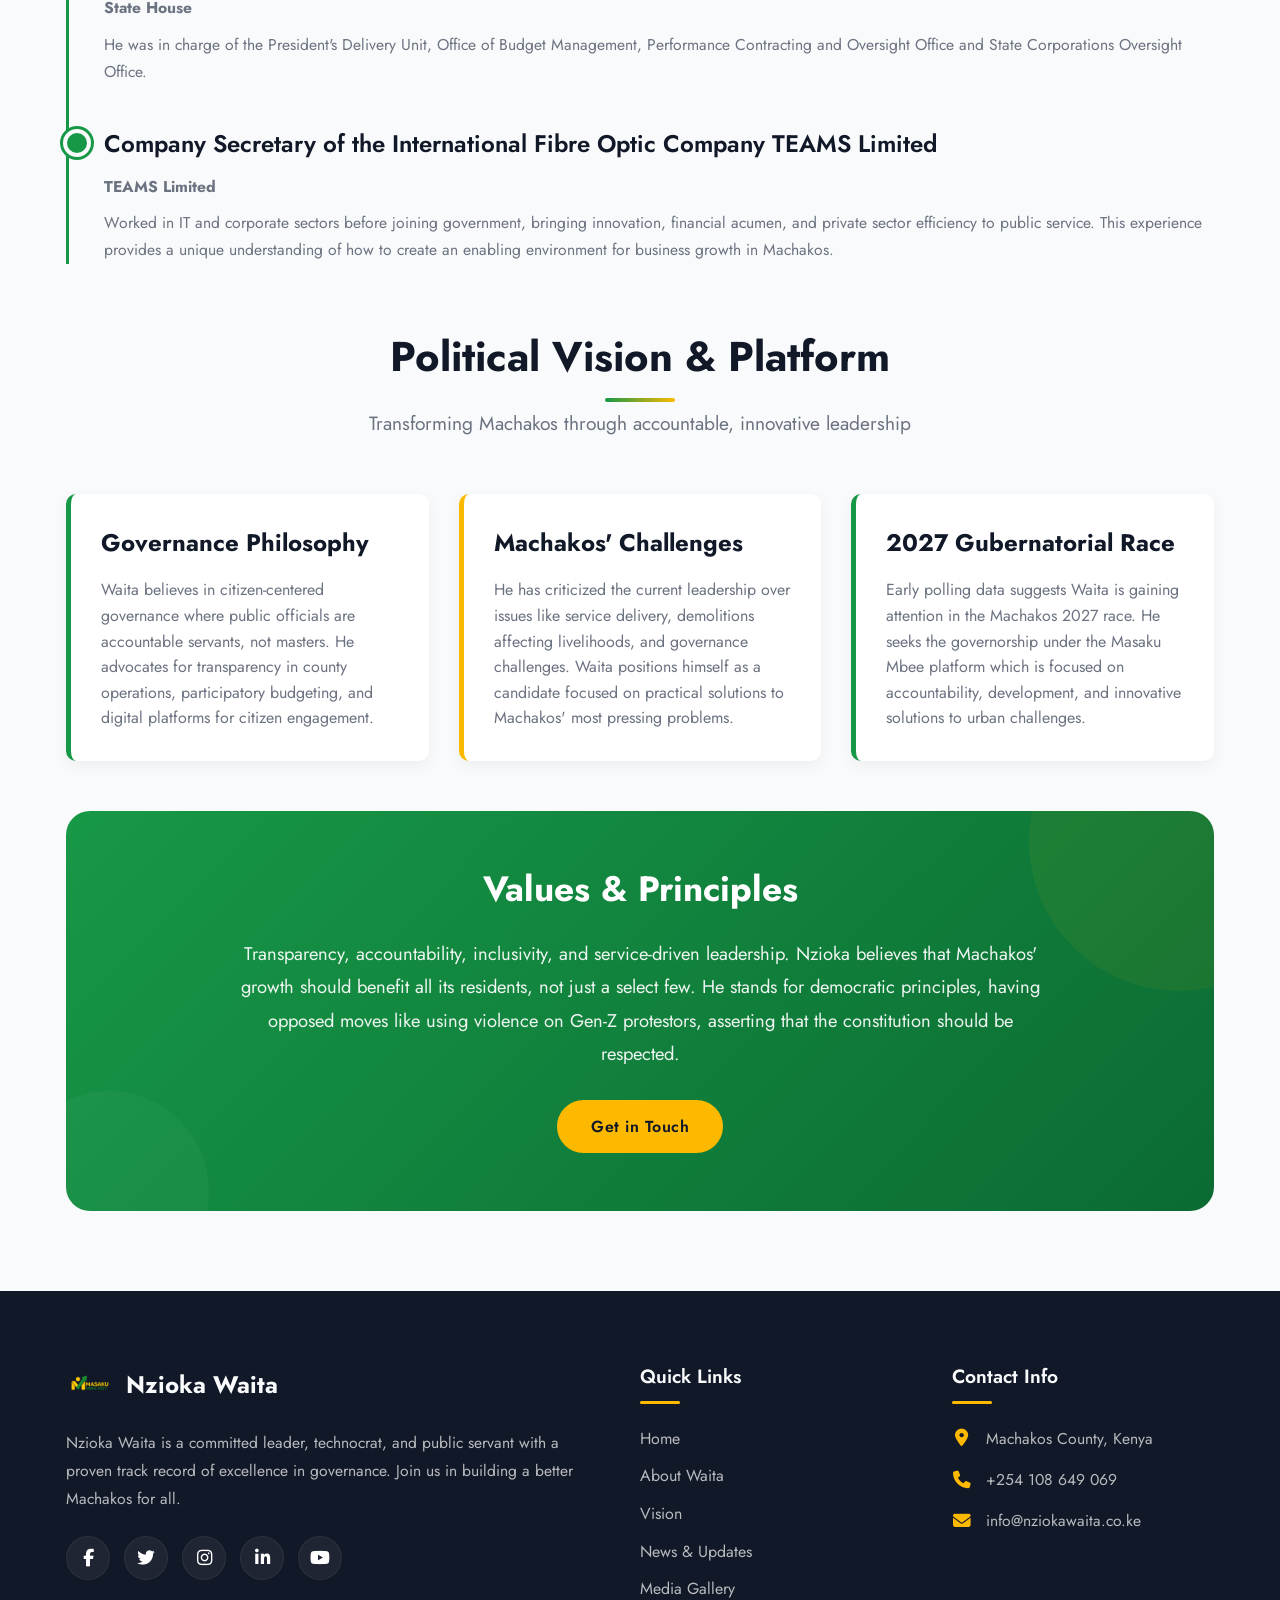
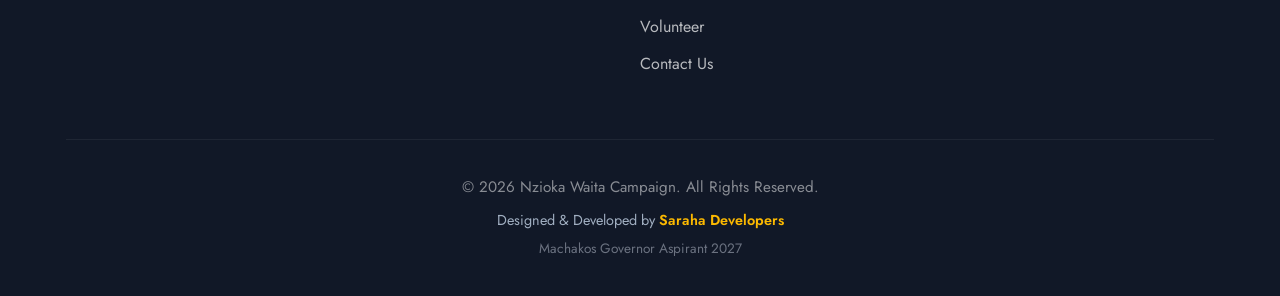
==== commit 78b758e4: "Fix IntaSend SDK variables, add diagnostic endpoints, remove mongodb dep" ====
--- a/about.html
+++ b/about.html
@@ -1,61 +1,195 @@
 <!DOCTYPE html>
 <html lang="en">
 <head>
-    <meta charset="UTF-8">
-    <meta name="viewport" content="width=device-width, initial-scale=1.0">
-    <title>About Nzioka Waita | Machakos Governor Aspirant 2027</title>
-    <link rel="preconnect" href="https://fonts.googleapis.com">
-    <link rel="preconnect" href="https://fonts.gstatic.com" crossorigin>
-    <link href="https://fonts.googleapis.com/css2?family=Jost:wght@300;400;500;600;700;800&display=swap" rel="stylesheet">
-    <link rel="stylesheet" href="https://cdnjs.cloudflare.com/ajax/libs/font-awesome/6.4.0/css/all.min.css">
-    <link rel="stylesheet" href="about.css">
+    <meta charset="UTF-8" />
+    <meta name="viewport" content="width=device-width, initial-scale=1.0" />
+
+    <!-- ============================================================
+    PRIMARY SEO
+    ============================================================ -->
+    <title>About Nzioka Waita | Machakos Governor 2027 | Masaku Mbee</title>
+    <meta name="description" content="Learn about Nzioka Waita, a seasoned technocrat and public servant running for Machakos Governor 2027. Discover his background, experience, and vision for Machakos." />
+    <meta name="keywords" content="Nzioka Waita, About Nzioka Waita, Machakos Governor, Masaku Mbee, Machakos Politics, Kenya Elections 2027, Chief of Staff, Presidential Delivery Unit, Nzioka Waita Biography" />
+    <meta name="robots" content="index, follow, max-image-preview:large" />
+    <meta name="author" content="Nzioka Waita Campaign" />
+    <link rel="canonical" href="https://nziokawaita.co.ke/about.html" />
+
+    <!-- ============================================================
+    GOOGLE SITE VERIFICATION
+    ============================================================ -->
+    <meta name="google-site-verification" content="VFQyhqAak8xpiULpFUxSC3LXj5SiRV-k-VbtilgpVhI" />
+
+    <!-- ============================================================
+    OPEN GRAPH — For WhatsApp, Facebook, LinkedIn
+    ============================================================ -->
+    <meta property="og:type" content="website" />
+    <meta property="og:url" content="https://nziokawaita.co.ke/about.html" />
+    <meta property="og:site_name" content="Nzioka Waita | Masaku Mbee 2027" />
+    <meta property="og:title" content="About Nzioka Waita | Machakos Governor 2027 | Masaku Mbee" />
+    <meta property="og:description" content="Learn about Nzioka Waita, a seasoned technocrat and public servant running for Machakos Governor 2027. Discover his background, experience, and vision for Machakos." />
+    <meta property="og:image" content="https://nziokawaita.co.ke/nzioka-waita-favicon.webp" />
+    <meta property="og:image:secure_url" content="https://nziokawaita.co.ke/nzioka-waita-favicon.webp" />
+    <meta property="og:image:width" content="1200" />
+    <meta property="og:image:height" content="630" />
+    <meta property="og:image:alt" content="Nzioka Waita — Machakos Governor Aspirant 2027" />
+    <meta property="og:locale" content="en_KE" />
+
+    <!-- ============================================================
+    TWITTER CARD
+    ============================================================ -->
+    <meta name="twitter:card" content="summary_large_image" />
+    <meta name="twitter:title" content="About Nzioka Waita | Machakos Governor 2027" />
+    <meta name="twitter:description" content="Learn about Nzioka Waita, a seasoned technocrat and public servant running for Machakos Governor 2027." />
+    <meta name="twitter:image" content="https://nziokawaita.co.ke/nzioka-waita-favicon.webp" />
+    <meta name="twitter:image:alt" content="Nzioka Waita — Machakos Governor Aspirant 2027" />
+
+    <!-- ============================================================
+    FAVICONS
+    ============================================================ -->
+    <link rel="icon" href="nzioka-waita-favicon.webp" type="image/webp" />
+    <link rel="shortcut icon" href="nzioka-waita-favicon.webp" type="image/webp" />
+    <link rel="apple-touch-icon" href="nzioka-waita-favicon.webp" />
+    <link rel="mask-icon" href="nzioka-waita-favicon.webp" color="#179847" />
+
+    <!-- ============================================================
+    STRUCTURED DATA — For Google Search Results
+    ============================================================ -->
+    <script type="application/ld+json">
+    {
+        "@context": "https://schema.org",
+        "@type": "Person",
+        "@id": "https://nziokawaita.co.ke/#person",
+        "name": "Nzioka Waita",
+        "url": "https://nziokawaita.co.ke/",
+        "image": "https://nziokawaita.co.ke/nzioka-waita-favicon.webp",
+        "description": "Nzioka Waita is a technocrat and public servant running for Machakos Governor in the 2027 Kenyan general elections under the Masaku Mbee movement.",
+        "jobTitle": "Machakos Governor Aspirant",
+        "sameAs": [
+            "https://web.facebook.com/profile.php?id=100078165384028",
+            "https://x.com/NziokaWaita",
+            "https://www.instagram.com/nziokawaita/",
+            "https://www.linkedin.com/in/nzioka-waita-mgh-a583322/",
+            "https://www.youtube.com/channel/UCyTL4fNBFS6BdrJDQ6pdvPA"
+        ],
+        "address": {
+            "@type": "PostalAddress",
+            "addressLocality": "Machakos",
+            "addressRegion": "Machakos County",
+            "addressCountry": "Kenya"
+        }
+    }
+    </script>
+
+    <!-- Campaign / Organization Schema -->
+    <script type="application/ld+json">
+    {
+        "@context": "https://schema.org",
+        "@type": "PoliticalOrganization",
+        "@id": "https://nziokawaita.co.ke/#organization",
+        "name": "Masaku Mbee Movement",
+        "url": "https://nziokawaita.co.ke/",
+        "description": "Masaku Mbee is a political movement focused on building a stronger, safer, and smarter Machakos.",
+        "founder": {
+            "@id": "https://nziokawaita.co.ke/#person"
+        }
+    }
+    </script>
+
+    <!-- WebPage Schema for this page -->
+    <script type="application/ld+json">
+    {
+        "@context": "https://schema.org",
+        "@type": "WebPage",
+        "name": "About Nzioka Waita | Machakos Governor 2027",
+        "url": "https://nziokawaita.co.ke/about.html",
+        "description": "Learn about Nzioka Waita, a seasoned technocrat and public servant running for Machakos Governor 2027.",
+        "about": {
+            "@type": "Thing",
+            "name": "Machakos Governor Election 2027"
+        },
+        "publisher": {
+            "@id": "https://nziokawaita.co.ke/#organization"
+        }
+    }
+    </script>
+
+    <!-- ============================================================
+    FONTS
+    ============================================================ -->
+    <link rel="preconnect" href="https://fonts.googleapis.com" />
+    <link rel="preconnect" href="https://fonts.gstatic.com" crossorigin />
+    <link href="https://fonts.googleapis.com/css2?family=Jost:wght@300;400;500;600;700;800&display=swap" rel="stylesheet" />
+
+    <!-- ============================================================
+    STYLESHEETS
+    ============================================================ -->
+    <link rel="stylesheet" href="https://cdnjs.cloudflare.com/ajax/libs/font-awesome/6.4.0/css/all.min.css" />
+    <link rel="stylesheet" href="about.css" />
+
+    <!-- ============================================================
+    ADDITIONAL META TAGS
+    ============================================================ -->
+    <meta name="theme-color" content="#179847" />
+    <meta name="mobile-web-app-capable" content="yes" />
+    <meta name="apple-mobile-web-app-capable" content="yes" />
+    <meta name="apple-mobile-web-app-status-bar-style" content="black-translucent" />
+
+    <!-- ============================================================
+    HREFLANG
+    ============================================================ -->
+    <link rel="alternate" href="https://nziokawaita.co.ke/about.html" hreflang="en" />
+    <link rel="alternate" href="https://nziokawaita.co.ke/about.html" hreflang="sw" />
 </head>
 <body>
-    <!-- Navbar -->
-    <nav class="navbar">
+
+    <!-- ============================================================
+    NAVBAR
+    ============================================================ -->
+    <nav class="navbar" id="navbar">
         <div class="container">
             <a href="index.html" class="logo">
-          <img
-            src="nzioka-waita-favicon.webp"
-            alt="Nzioka waita favicon Logo"
-            class="logo-img"
-          />
-        </a>
-            <div class="menu-toggle" id="mobile-menu">
+                <img src="nzioka-waita-favicon.webp" alt="Nzioka Waita Logo" class="logo-img" />
+            </a>
+
+            <div class="menu-toggle" id="mobile-menu" aria-label="Open navigation menu" aria-expanded="false" role="button" tabindex="0">
                 <span></span>
                 <span></span>
                 <span></span>
             </div>
-            
-            <ul class="nav-links">
+
+            <ul class="nav-links" id="navLinks">
                 <li><a href="index.html">Home</a></li>
                 <li><a href="about.html" class="active">About</a></li>
+                <li><a href="vision.html">Vision</a></li>
                 <li><a href="news.html">News</a></li>
-                <li><a href="media.html">Media</a></li>
                 <li><a href="volunteer.html">Volunteer</a></li>
                 <li><a href="contact.html">Contact</a></li>
-                <li><a href="#donate" class="btn btn-primary" style="padding: 8px 20px; margin-left: 10px;">Donate</a></li>
+                <li><a href="#donate" class="btn btn-primary" style="padding: 10px 22px; margin-left: 10px;">Donate</a></li>
             </ul>
         </div>
     </nav>
 
-    <!-- Page Hero -->
-   <!-- Page Hero -->
-<section class="page-hero">
-    <div class="hero-bg"></div>
-
-    <div class="hero-content">
-        <h1>Who is Nzioka Waita?</h1>
-        <p>
-            Seasoned technocrat, entrepreneur, and public servant committed to
-            building a Machakos that works for everyone.
-        </p>
-    </div>
-</section>
-
-    <!-- About Content -->
+    <!-- ============================================================
+    PAGE HERO
+    ============================================================ -->
+    <section class="page-hero about-hero">
+        <div class="hero-bg"></div>
+        <div class="hero-content">
+            <h1>Who is <span>Nzioka Waita</span>?</h1>
+            <p>
+                Seasoned technocrat, entrepreneur, and public servant committed to
+                building a Machakos that works for everyone.
+            </p>
+        </div>
+    </section>
+
+    <!-- ============================================================
+    ABOUT CONTENT
+    ============================================================ -->
     <section class="about-section">
         <div class="container">
+
+            <!-- About Grid -->
             <div class="about-grid">
                 <div>
                     <div class="facts-box">
@@ -66,55 +200,74 @@
                             <li><strong>Education:</strong> MBA (Queen Mary), BSc (Sheffield)</li>
                             <li><strong>Party:</strong> Masaku Mbee</li>
                             <li><strong>Position:</strong> Machakos Governor Aspirant 2027</li>
-                            <li><strong>Previous Role:</strong> Chief of Staff & Head of Presidential Delivery Unit</li>
+                            <li><strong>Previous Role:</strong> Chief of Staff &amp; Head of Presidential Delivery Unit</li>
                         </ul>
                     </div>
-                    
+
                     <div style="background: white; padding: 25px; border-radius: 10px; box-shadow: 0 5px 15px rgba(0,0,0,0.05); text-align: center; border: 2px solid var(--gold);">
                         <h3 style="color: var(--black); margin-bottom: 15px;">Political Affiliation</h3>
                         <p style="color: var(--gray); margin-bottom: 15px;">Masaku Mbee</p>
-                        <p style="color: var(--gray); font-size: 0.9rem;">Machakos County Patron & Gubernatorial Aspirant</p>
-                    </div>
-                </div>
-                
-                <div>
-                    <h2 style="font-size: 2.2rem; color: var(--black); margin-bottom: 20px;">Biography</h2>
-                    <p style="font-size: 1.1rem; color: var(--gray); margin-bottom: 20px;">
-                       Nzioka Waita is a seasoned technocrat, entrepreneur, and public servant committed to building a Machakos that works for everyone. Born and raised in Kenya, he has served in various key government positions, including Chief of Staff & Head of Presidential Delivery Unit , as well as leadership roles in public agencies like Safaricom and TEAMS Limited .
-                    </p>
-                    <p style="font-size: 1.1rem; color: var(--gray); margin-bottom: 20px;">
-                        As Machakos gears up for the 2027 elections, Waita is determined to transform our city into a hub of innovation, inclusivity, and sustainable development. His vision is rooted in transparency, accountability, and service-driven leadership that prioritizes the needs of all Machakos residents.
-                    </p>
-                    <p style="font-size: 1.1rem; color: var(--gray); margin-bottom: 20px;">
-                        Nzioka Waita leads the Masaku Mbee Movement, whose primary focus is to put the interests of Machakos Residents and Machakos County First, and serves as Machakos County patron for the movement. He has publicly signalled his intent to run for the Machakos gubernatorial seat in the 2027 general election under the Masaku Mbee banner.
-                    </p>
-                </div>
-            </div>
-            
+                        <p style="color: var(--gray); font-size: 0.9rem;">Machakos County Patron &amp; Gubernatorial Aspirant</p>
+                    </div>
+                </div>
+
+               <!-- ============================================================
+    BIOGRAPHY WITH IMAGE — Premium Card
+    ============================================================ -->
+<div class="bio-premium-card">
+    <div class="bio-image-wrapper">
+        <img src="image-potrait (1).webp" alt="Nzioka Waita — Machakos Governor Aspirant 2027" />
+        <div class="bio-image-badge">
+            <span>Leader</span>
+            <span>Technocrat</span>
+            <span>Public Servant</span>
+        </div>
+    </div>
+    <div class="bio-content-wrapper">
+        <h2>Biography</h2>
+        <p>
+            Nzioka Waita is a seasoned technocrat, entrepreneur, and public servant committed to building a Machakos that works for everyone. Born and raised in Kenya, he has served in various key government positions, including Chief of Staff &amp; Head of Presidential Delivery Unit, as well as leadership roles in public agencies like Safaricom and TEAMS Limited.
+        </p>
+        <p>
+            As Machakos gears up for the 2027 elections, Waita is determined to transform our county into a hub of innovation, inclusivity, and sustainable development. His vision is rooted in transparency, accountability, and service-driven leadership that prioritizes the needs of all Machakos residents.
+        </p>
+        <p>
+            Nzioka Waita leads the Masaku Mbee Movement, whose primary focus is to put the interests of Machakos Residents and Machakos County First, and serves as Machakos County patron for the movement. He has publicly signalled his intent to run for the Machakos gubernatorial seat in the 2027 general election under the Masaku Mbee banner.
+        </p>
+        <div class="bio-trust-badges">
+            <span><i class="fas fa-check-circle"></i> 25+ Years Leadership</span>
+            <span><i class="fas fa-check-circle"></i> 7 Years at Presidency</span>
+            <span><i class="fas fa-check-circle"></i> 5-Pillar Vision</span>
+        </div>
+    </div>
+</div>
+            </div>
+
+            <!-- Education Section -->
             <div class="section-title">
-                <h2>Education & Early Life</h2>
+                <h2>Education &amp; Early Life</h2>
                 <p>World-class education that shaped a visionary leader</p>
             </div>
-            
+
             <div class="education-cards">
                 <div class="education-card">
                     <div class="edu-icon">
                         <i class="fas fa-university"></i>
                     </div>
                     <h3 style="font-size: 1.5rem; margin-bottom: 15px; color: var(--black);">Queen Mary University</h3>
-                    <p style="color: var(--gray); margin-bottom: 10px;"><strong>Masters, (LLM) in Computer & Communications Law</strong></p>
+                    <p style="color: var(--gray); margin-bottom: 10px;"><strong>Masters, (LLM) in Computer &amp; Communications Law</strong></p>
                     <p style="color: var(--gray);">Completed in 2015. His time at Queen Mary honed his strategic thinking and global perspective on governance and economic development. The rigorous program equipped him with advanced Computer and Communications skills and a deep understanding of public policy implementation.</p>
                 </div>
-                
+
                 <div class="education-card">
                     <div class="edu-icon gold">
                         <i class="fas fa-graduation-cap"></i>
                     </div>
                     <h3 style="font-size: 1.5rem; margin-bottom: 15px; color: var(--black);">Sheffield University</h3>
-                    <p style="color: var(--gray); margin-bottom: 10px;"><strong> Bachelor of Laws (LLB)</strong></p>
+                    <p style="color: var(--gray); margin-bottom: 10px;"><strong>Bachelor of Laws (LLB)</strong></p>
                     <p style="color: var(--gray);">Graduated in 1999 with honors from one of the world's premier institutions. At Sheffield, he engaged in initiatives like the Sheffield University Law Forum, developing early leadership skills and a passion for transformative change that would later define his career in public service.</p>
                 </div>
-                
+
                 <div class="education-card">
                     <div class="edu-icon">
                         <i class="fas fa-globe-africa"></i>
@@ -124,127 +277,147 @@
                     <p style="color: var(--gray);">Waita's international education exposed him to global best practices in governance, urban planning, and economic development. This global perspective informs his approach to solving Machakos' unique challenges with innovative, world-class solutions.</p>
                 </div>
             </div>
-            
+
+            <!-- Professional Journey -->
             <div class="section-title">
                 <h2>Professional Journey</h2>
                 <p>A track record of transformative leadership across sectors</p>
             </div>
-            
+
             <div class="timeline">
                 <div class="timeline-item">
                     <div class="timeline-dot"></div>
-                    <h3 style="font-size: 1.5rem; margin-bottom: 10px; color: var(--black);">Founding Trustee of the Safaricom Foundation(2001-2015)</h3>
+                    <h3 style="font-size: 1.5rem; margin-bottom: 10px; color: var(--black);">Founding Trustee of the Safaricom Foundation (2001-2015)</h3>
                     <p style="color: var(--gray); margin-bottom: 10px;"><strong>Safaricom</strong></p>
-                    <p style="color: var(--gray);">Nzioka Waita joined Safaricom in 2001 and thereafter rose steadily through the ranks to serve the company in various capacities. Between 2003-2015 Waita was a founding Trustee of the Safaricom Foundation and served in that capacity for 11 years. The trust was established by Trust Deed in August 2003</p>
-                </div>
-                
+                    <p style="color: var(--gray);">Nzioka Waita joined Safaricom in 2001 and thereafter rose steadily through the ranks to serve the company in various capacities. Between 2003-2015 Waita was a founding Trustee of the Safaricom Foundation and served in that capacity for 11 years. The trust was established by Trust Deed in August 2003.</p>
+                </div>
+
                 <div class="timeline-item">
                     <div class="timeline-dot"></div>
                     <h3 style="font-size: 1.5rem; margin-bottom: 10px; color: var(--black);">Deputy Chief of Staff and Deputy Head of the Public Service (2015-2018)</h3>
                     <p style="color: var(--gray); margin-bottom: 10px;"><strong>State House</strong></p>
-                    <p style="color: var(--gray);">In this capacity, he was in charge of the President’s Delivery Unit, Office of Budget Management, Performance Contracting and Oversight Office and State Corporations Oversight Office.</p>
-                </div>
-                
+                    <p style="color: var(--gray);">In this capacity, he was in charge of the President's Delivery Unit, Office of Budget Management, Performance Contracting and Oversight Office and State Corporations Oversight Office.</p>
+                </div>
+
                 <div class="timeline-item">
                     <div class="timeline-dot"></div>
-                    <h3 style="font-size: 1.5rem; margin-bottom: 10px; color: var(--black);">Chief of Staff and Head of the Public Service(2018-2022)</h3>
+                    <h3 style="font-size: 1.5rem; margin-bottom: 10px; color: var(--black);">Chief of Staff and Head of the Public Service (2018-2022)</h3>
                     <p style="color: var(--gray); margin-bottom: 10px;"><strong>State House</strong></p>
-                    <p style="color: var(--gray);">He was in charge of the President’s Delivery Unit, Office of Budget Management, Performance Contracting and Oversight Office and State Corporations Oversight Office.</p>
-                </div>
-                
+                    <p style="color: var(--gray);">He was in charge of the President's Delivery Unit, Office of Budget Management, Performance Contracting and Oversight Office and State Corporations Oversight Office.</p>
+                </div>
+
                 <div class="timeline-item">
                     <div class="timeline-dot"></div>
-                    <h3 style="font-size: 1.5rem; margin-bottom: 10px; color: var(--black);">Company Secretary of the International Fibre Optic Company TEAMS Limited.</h3>
+                    <h3 style="font-size: 1.5rem; margin-bottom: 10px; color: var(--black);">Company Secretary of the International Fibre Optic Company TEAMS Limited</h3>
                     <p style="color: var(--gray); margin-bottom: 10px;"><strong>TEAMS Limited</strong></p>
                     <p style="color: var(--gray);">Worked in IT and corporate sectors before joining government, bringing innovation, financial acumen, and private sector efficiency to public service. This experience provides a unique understanding of how to create an enabling environment for business growth in Machakos.</p>
                 </div>
             </div>
-            
+
+            <!-- Political Vision -->
             <div class="section-title">
-                <h2>Political Vision & Platform</h2>
+                <h2>Political Vision &amp; Platform</h2>
                 <p>Transforming Machakos through accountable, innovative leadership</p>
             </div>
-            
+
             <div style="display: grid; grid-template-columns: repeat(auto-fit, minmax(300px, 1fr)); gap: 30px; margin-bottom: 50px;">
-                <div style="background: white; padding: 30px; border-radius: 10px; box-shadow: 0 5px 15px rgba(0,0,0,0.05); border-left: 5px solid var(--emerald);">
+                <div style="background: white; padding: 30px; border-radius: 10px; box-shadow: 0 5px 15px rgba(0,0,0,0.05); border-left: 5px solid var(--green);">
                     <h3 style="font-size: 1.5rem; margin-bottom: 15px; color: var(--black);">Governance Philosophy</h3>
                     <p style="color: var(--gray);">Waita believes in citizen-centered governance where public officials are accountable servants, not masters. He advocates for transparency in county operations, participatory budgeting, and digital platforms for citizen engagement.</p>
                 </div>
-                
+
                 <div style="background: white; padding: 30px; border-radius: 10px; box-shadow: 0 5px 15px rgba(0,0,0,0.05); border-left: 5px solid var(--gold);">
                     <h3 style="font-size: 1.5rem; margin-bottom: 15px; color: var(--black);">Machakos' Challenges</h3>
                     <p style="color: var(--gray);">He has criticized the current leadership over issues like service delivery, demolitions affecting livelihoods, and governance challenges. Waita positions himself as a candidate focused on practical solutions to Machakos' most pressing problems.</p>
                 </div>
-                
-                <div style="background: white; padding: 30px; border-radius: 10px; box-shadow: 0 5px 15px rgba(0,0,0,0.05); border-left: 5px solid var(--emerald);">
+
+                <div style="background: white; padding: 30px; border-radius: 10px; box-shadow: 0 5px 15px rgba(0,0,0,0.05); border-left: 5px solid var(--green);">
                     <h3 style="font-size: 1.5rem; margin-bottom: 15px; color: var(--black);">2027 Gubernatorial Race</h3>
                     <p style="color: var(--gray);">Early polling data suggests Waita is gaining attention in the Machakos 2027 race. He seeks the governorship under the Masaku Mbee platform which is focused on accountability, development, and innovative solutions to urban challenges.</p>
                 </div>
             </div>
-            
+
+            <!-- Values Box -->
             <div class="values-box">
-                <h2>Values & Principles</h2>
+                <h2>Values &amp; Principles</h2>
                 <p>Transparency, accountability, inclusivity, and service-driven leadership. Nzioka believes that Machakos' growth should benefit all its residents, not just a select few. He stands for democratic principles, having opposed moves like using violence on Gen-Z protestors, asserting that the constitution should be respected.</p>
                 <a href="contact.html" class="btn btn-gold">Get in Touch</a>
             </div>
+
         </div>
     </section>
 
-    <!-- Footer -->
-   <!-- Footer -->
+    <!-- ============================================================
+    FOOTER
+    ============================================================ -->
     <footer>
         <div class="container">
             <div class="footer-content">
                 <div class="footer-about">
                     <div class="footer-logo">
-                        <div class="logo-img">Nz</div>
+                        <img src="nzioka-waita-favicon.webp" alt="Nzioka Waita" />
                         Nzioka Waita
                     </div>
-                    <p> Nzioka Waita is a committed leader, technocrat, and public servant with a proven track record of excellence in governance. Join us in building a better Machakos for all.</p>
+                    <p>Nzioka Waita is a committed leader, technocrat, and public servant with a proven track record of excellence in governance. Join us in building a better Machakos for all.</p>
                     <div class="social-icons">
-                        <a href="https://web.facebook.com/profile.php?id=100078165384028" target="_blank"><i class="fab fa-facebook-f"></i></a>
-                        <a href="https://x.com/NziokaWaita" target="_blank"><i class="fab fa-twitter"></i></a>
-                        <a href="https://www.instagram.com/nziokawaita/?hl=en" target="_blank"><i class="fab fa-instagram"></i></a>
-                        <a href="https://www.linkedin.com/in/nzioka-waita-mgh-a583322/?originalSubdomain=ke" target="_blank"><i class="fab fa-linkedin-in"></i></a>
-                        <a href="https://www.youtube.com/channel/UCyTL4fNBFS6BdrJDQ6pdvPA" target="_blank"><i class="fab fa-youtube"></i></a>
-                    </div>
-                </div>
-                
+                        <a href="https://web.facebook.com/profile.php?id=100078165384028" target="_blank" aria-label="Facebook"><i class="fab fa-facebook-f"></i></a>
+                        <a href="https://x.com/NziokaWaita" target="_blank" aria-label="X (Twitter)"><i class="fab fa-twitter"></i></a>
+                        <a href="https://www.instagram.com/nziokawaita/?hl=en" target="_blank" aria-label="Instagram"><i class="fab fa-instagram"></i></a>
+                        <a href="https://www.linkedin.com/in/nzioka-waita-mgh-a583322/" target="_blank" aria-label="LinkedIn"><i class="fab fa-linkedin-in"></i></a>
+                        <a href="https://www.youtube.com/channel/UCyTL4fNBFS6BdrJDQ6pdvPA" target="_blank" aria-label="YouTube"><i class="fab fa-youtube"></i></a>
+                    </div>
+                </div>
+
                 <div class="footer-links-section">
                     <h3 class="footer-heading">Quick Links</h3>
                     <ul class="footer-links">
                         <li><a href="index.html">Home</a></li>
                         <li><a href="about.html">About Waita</a></li>
-                        <li><a href="news.html">News & Updates</a></li>
+                        <li><a href="vision.html">Vision</a></li>
+                        <li><a href="news.html">News &amp; Updates</a></li>
                         <li><a href="media.html">Media Gallery</a></li>
                         <li><a href="volunteer.html">Volunteer</a></li>
                         <li><a href="contact.html">Contact Us</a></li>
                     </ul>
                 </div>
-                
+
                 <div class="footer-contact">
                     <h3 class="footer-heading">Contact Info</h3>
                     <ul class="contact-info">
                         <li><i class="fas fa-map-marker-alt"></i> <a href="https://maps.app.goo.gl/wQ7gRcGxDQkpSW1B8">Machakos County, Kenya</a></li>
-                        <li><i class="fas fa-phone"></i> <a href="tel:+254108649069" style="color: var(--gray-light);">+254 108 649 069</a></li>
-                        <li><i class="fas fa-envelope"></i> <a href="mailto:info@masakumbee2027.com" style="color: var(--gray-light);">info@masakumbee2027.com</a></li>
+                        <li><i class="fas fa-phone"></i> <a href="tel:+254108649069">+254 108 649 069</a></li>
+                        <li><i class="fas fa-envelope"></i> <a href="mailto:info@nziokawaita.co.ke">info@nziokawaita.co.ke</a></li>
                     </ul>
                 </div>
             </div>
-            
+
             <div class="footer-bottom">
-                <p>&copy; <span id="currentYear"></span> Nzioka Waita Campaign. All Rights Reserved. | </p>
-                <p style="margin-top: 10px;">Machakos Governor Aspirant 2027</p>
+                <p>&copy; <span id="currentYear"></span> Nzioka Waita Campaign. All Rights Reserved.</p>
+                <p style="margin-top: 10px; font-size: 0.9rem; color: #a0aec0;">
+                    Designed &amp; Developed by
+                    <a href="https://sarahadevelopers.co.ke" target="_blank" style="color: #fcb900; font-weight: 600; text-decoration: none; transition: color 0.3s ease;">
+                        Saraha Developers
+                    </a>
+                </p>
+                <p style="margin-top: 5px; font-size: 0.85rem; color: #6b7280;">Machakos Governor Aspirant 2027</p>
             </div>
         </div>
     </footer>
 
-    <!-- Floating WhatsApp Button -->
-    <a href="https://wa.me/254108649069?text=Hello%20Nzioka%20Waita%20Campaign,%20I%20would%20like%20to%20get%20in%20touch%20about%20your%202027%20Machakos%20governor%20campaign" class="whatsapp-float" target="_blank">
+    <!-- ============================================================
+    FLOATING WHATSAPP BUTTON — "Join Team Waita"
+    ============================================================ -->
+    <a href="https://wa.me/254108649069?text=Hello%20Nzioka%20Waita%20Campaign,%20I%20would%20like%20to%20join%20Team%20Waita%20and%20support%20your%202027%20Machakos%20governor%20campaign"
+       class="whatsapp-float"
+       target="_blank"
+       aria-label="Join Team Waita on WhatsApp">
         <i class="fab fa-whatsapp"></i>
+        <span>Join Team Waita</span>
     </a>
-    <script src="about.js">
-      
-    </script>
+
+    <!-- ============================================================
+    JAVASCRIPT
+    ============================================================ -->
+    <script src="about.js"></script>
 </body>
 </html>
--- a/about.css
+++ b/about.css
@@ -1,284 +1,324 @@
- :root {
-            --emerald: #10b981;
-            --emerald-dark: #059669;
-            --emerald-light: #34d399;
-            --gold: #fbbf24;
-            --gold-dark: #f59e0b;
-            --black: #111827;
-            --white: #f9fafb;
-            --gray: #6b7280;
-            --gray-light: #e5e7eb;
-        }
-        
-        * {
-            margin: 0;
-            padding: 0;
-            box-sizing: border-box;
-        }
-        
-        html {
-            scroll-behavior: smooth;
-        }
-        
-        body {
-            font-family: 'Jost', sans-serif;
-            line-height: 1.6;
-            color: var(--black);
-            background-color: var(--white);
-            overflow-x: hidden;
-        }
-        
-        a {
-            text-decoration: none;
-            color: inherit;
-        }
-        
-        ul {
-            list-style: none;
-        }
-        
-        .container {
-            width: 90%;
-            max-width: 1200px;
-            margin: 0 auto;
-            padding: 0 15px;
-        }
-        
-        .btn {
-            display: inline-block;
-            padding: 12px 30px;
-            border-radius: 50px;
-            font-weight: 600;
-            font-size: 1rem;
-            cursor: pointer;
-            transition: all 0.3s ease;
-            text-align: center;
-            border: none;
-            font-family: 'Jost', sans-serif;
-        }
-        
-        .btn-primary {
-            background-color: var(--emerald);
-            color: white;
-        }
-        
-        .btn-primary:hover {
-            background-color: var(--emerald-dark);
-            transform: translateY(-3px);
-            box-shadow: 0 10px 20px rgba(16, 185, 129, 0.2);
-        }
-        
-        .btn-secondary {
-            background-color: transparent;
-            color: var(--emerald);
-            border: 2px solid var(--emerald);
-        }
-        
-        .btn-secondary:hover {
-            background-color: rgba(16, 185, 129, 0.1);
-            transform: translateY(-3px);
-        }
-        
-        .btn-gold {
-            background-color: var(--gold);
-            color: var(--black);
-        }
-        
-        .btn-gold:hover {
-            background-color: var(--gold-dark);
-            transform: translateY(-3px);
-            box-shadow: 0 10px 20px rgba(251, 191, 36, 0.2);
-        }
-        
-        /* Navbar */
-        .navbar {
-            position: fixed;
-            top: 0;
-            left: 0;
-            width: 100%;
-            
-            z-index: 1000;
-            background-color: transparent;
-            transition: all 0.4s ease;
-        }
-        
-        .navbar.scrolled {
-            background-color: transparent;
-            padding: 15px 0;
-            
-        }
-        
-        .navbar .container {
-            display: flex;
-            justify-content: space-between;
-            align-items: center;
-        }
-        
-       .logo:hover {
-    transform: translateY(-2px);
-}
-
-
-
-.logo-img:hover {
-    transform: scale(1.05);
-    box-shadow: 0 6px 25px rgba(251, 191, 36, 0.4);
-}
- .logo {
-        font-size: 1.8rem;
-        font-weight: 500;
-        /*color; #14c794;*/;
-        color:white;
-        text-decoration: none;
-        display: flex;
-        align-items: center;
-      }
-
-      .logo span {
-        color: #00e6a4;
-      }
-
-      .logo i {
-        margin-right: 8px;
-        color: var(--emerald);
-      }
-
-      .logo {
-  display: flex;
-  align-items: center;
-  text-decoration: none;
-  transition: transform 0.3s ease;
+/* ============================================================
+   PREMIUM ABOUT PAGE CSS — Nzioka Waita Campaign
+   Colors: Green #179847 | Gold #fcb900
+   Designed & Developed by Saraha Developers
+   ============================================================ */
+
+/* ----------------------------
+   ROOT VARIABLES
+   ---------------------------- */
+:root {
+    --green: #179847;
+    --green-dark: #0b6b32;
+    --green-light: #5ede8d;
+    --green-subtle: rgba(23, 152, 71, 0.08);
+    --gold: #fcb900;
+    --gold-dark: #d09a06;
+    --gold-light: #fde68a;
+    --gold-subtle: rgba(252, 185, 0, 0.08);
+    --black: #111827;
+    --white: #f9fafb;
+    --gray: #6b7280;
+    --gray-light: #e5e7eb;
+    --gray-dark: #374151;
+    --shadow: 0 8px 30px rgba(0, 0, 0, 0.07);
+    --shadow-hover: 0 15px 45px rgba(0, 0, 0, 0.12);
+    --radius: 16px;
+    --radius-lg: 24px;
+    --transition: all 0.3s cubic-bezier(0.4, 0, 0.2, 1);
+}
+
+/* ----------------------------
+   RESET & BASE
+   ---------------------------- */
+* {
+    margin: 0;
+    padding: 0;
+    box-sizing: border-box;
+}
+
+html {
+    scroll-behavior: smooth;
+}
+
+body {
+    font-family: 'Jost', sans-serif;
+    line-height: 1.6;
+    color: var(--black);
+    background-color: var(--white);
+    overflow-x: hidden;
+    padding-top: 88px;
+}
+
+a {
+    text-decoration: none;
+    color: inherit;
+}
+
+ul {
+    list-style: none;
+}
+
+img {
+    max-width: 100%;
+    display: block;
+}
+
+.container {
+    width: 92%;
+    max-width: 1200px;
+    margin: 0 auto;
+    padding: 0 15px;
+}
+
+/* ----------------------------
+   BUTTONS
+   ---------------------------- */
+.btn {
+    display: inline-block;
+    padding: 14px 34px;
+    border-radius: 50px;
+    font-weight: 600;
+    font-size: 1rem;
+    cursor: pointer;
+    transition: var(--transition);
+    text-align: center;
+    border: none;
+    font-family: 'Jost', sans-serif;
+    letter-spacing: 0.5px;
+    position: relative;
+    overflow: hidden;
+}
+
+.btn::before {
+    content: '';
+    position: absolute;
+    top: 0;
+    left: -100%;
+    width: 100%;
+    height: 100%;
+    background: linear-gradient(90deg, transparent, rgba(255, 255, 255, 0.2), transparent);
+    transition: left 0.6s ease;
+}
+
+.btn:hover::before {
+    left: 100%;
+}
+
+.btn-primary {
+    background-color: var(--green);
+    color: white;
+}
+
+.btn-primary:hover {
+    background-color: var(--green-dark);
+    transform: translateY(-3px);
+    box-shadow: 0 12px 30px rgba(23, 152, 71, 0.35);
+}
+
+.btn-gold {
+    background-color: var(--gold);
+    color: var(--black);
+}
+
+.btn-gold:hover {
+    background-color: var(--gold-dark);
+    transform: translateY(-3px);
+    box-shadow: 0 12px 30px rgba(252, 185, 0, 0.35);
+}
+
+.btn-secondary {
+    background-color: transparent;
+    color: var(--green);
+    border: 2px solid var(--green);
+}
+
+.btn-secondary:hover {
+    background-color: var(--green-subtle);
+    transform: translateY(-3px);
+}
+
+/* ----------------------------
+   PREMIUM NAVBAR
+   ---------------------------- */
+.navbar {
+    position: fixed;
+    top: 0;
+    left: 0;
+    width: 100%;
+    z-index: 1000;
+    padding: 18px 0;
+    background: transparent;
+    transition: var(--transition);
+}
+
+.navbar .container {
+    display: flex;
+    justify-content: space-between;
+    align-items: center;
+}
+
+.navbar.scrolled {
+    background: rgba(0, 0, 0, 0.85);
+    backdrop-filter: blur(18px);
+    -webkit-backdrop-filter: blur(18px);
+    padding: 12px 0;
+    box-shadow: 0 8px 35px rgba(0, 0, 0, 0.2);
+    border-bottom: 1px solid rgba(255, 255, 255, 0.06);
+}
+
+/* Logo */
+.logo {
+    display: flex;
+    align-items: center;
+    transition: var(--transition);
 }
 
 .logo:hover {
-  transform: scale(1.02);
+    transform: scale(1.03);
 }
 
 .logo img {
-  height: 200px;
-  width: auto;
-  object-fit: contain;
-  display: block;
-}
-        .nav-links {
-            display: flex;
-        }
-        
-        .nav-links li {
-            margin-left: 30px;
-        }
-        
-        .nav-links a {
-            color: white;
-            font-weight: 500;
-            font-size: 1.1rem;
-            position: relative;
-            padding: 5px 0;
-        }
-        
-        .nav-links a:after {
-            content: '';
-            position: absolute;
-            width: 0;
-            height: 2px;
-            background: var(--gold);
-            left: 0;
-            bottom: 0;
-            transition: width 0.3s ease;
-        }
-        
-        .nav-links a:hover:after {
-            width: 100%;
-        }
-        
-        .nav-links a.active {
-            color: var(--gold);
-        }
-        
-        .nav-links a.active:after {
-            width: 100%;
-        }
-        
-        .menu-toggle {
-            display: none;
-            flex-direction: column;
-            cursor: pointer;
-            z-index: 1001;
-        }
-        
-        .menu-toggle span {
-            width: 25px;
-            height: 3px;
-            background-color: white;
-            margin: 3px 0;
-            transition: 0.3s;
-        }
-        
-        /* Hero Section */
-        .hero {
-            height: 60vh;
-            position: relative;
-            display: flex;
-            align-items: center;
-            justify-content: center;
-            color: white;
-            overflow: hidden;
-        }
-        
+    height: 64px;
+    width: auto;
+    object-fit: contain;
+    display: block;
+    transition: var(--transition);
+}
+
+.logo img:hover {
+    filter: drop-shadow(0 4px 20px rgba(252, 185, 0, 0.3));
+}
+
+/* Navigation Links */
+.nav-links {
+    display: flex;
+    align-items: center;
+}
+
+.nav-links li {
+    margin-left: 32px;
+}
+
+.nav-links a {
+    color: rgba(255, 255, 255, 0.9);
+    font-weight: 500;
+    font-size: 1.05rem;
+    position: relative;
+    padding: 6px 0;
+    transition: var(--transition);
+}
+
+.nav-links a::after {
+    content: '';
+    position: absolute;
+    width: 0;
+    height: 2.5px;
+    background: var(--gold);
+    left: 0;
+    bottom: -2px;
+    transition: width 0.3s ease;
+    border-radius: 2px;
+}
+
+.nav-links a:hover {
+    color: #fff;
+}
+
+.nav-links a:hover::after {
+    width: 100%;
+}
+
+.nav-links a.active {
+    color: var(--gold);
+}
+
+.nav-links a.active::after {
+    width: 100%;
+}
+
+/* Mobile Menu Toggle */
+.menu-toggle {
+    display: none;
+    flex-direction: column;
+    cursor: pointer;
+    z-index: 1001;
+    background: rgba(255, 255, 255, 0.08);
+    padding: 12px 14px;
+    border-radius: 12px;
+    border: 1px solid rgba(255, 255, 255, 0.1);
+    transition: var(--transition);
+}
+
+.menu-toggle:hover {
+    background: rgba(255, 255, 255, 0.15);
+}
+
+.menu-toggle span {
+    width: 28px;
+    height: 2.5px;
+    background-color: white;
+    margin: 4px 0;
+    transition: var(--transition);
+    border-radius: 2px;
+}
+
+.menu-toggle.active span:nth-child(1) {
+    transform: rotate(45deg) translate(6px, 6px);
+}
+
+.menu-toggle.active span:nth-child(2) {
+    opacity: 0;
+    transform: scaleX(0);
+}
+
+.menu-toggle.active span:nth-child(3) {
+    transform: rotate(-45deg) translate(8px, -7px);
+}
+
+/* ----------------------------
+   PAGE HERO
+   ---------------------------- */
 .page-hero {
     position: relative;
     height: 75vh;
-    min-height: 420px;
+    min-height: 450px;
     display: flex;
     align-items: center;
     justify-content: center;
     text-align: center;
     color: #ffffff;
     overflow: hidden;
-}
-
-/* Background */
+    background: var(--black);
+}
+
 .page-hero .hero-bg {
     position: absolute;
     inset: 0;
     background-image:
-        linear-gradient(
-            rgba(0, 0, 0, 0.7),
-            rgba(0, 0, 0, 0.55)
-        ),
-        url("image\ -\ 2026-01-25T151321.227.webp");
+        linear-gradient(rgba(0, 0, 0, 0.75), rgba(0, 0, 0, 0.55)),
+        url("image - 2026-01-25T151321.227.webp");
     background-size: cover;
     background-position: center 45%;
     background-repeat: no-repeat;
     transform: scale(1.05);
     animation: slowZoom 18s ease-in-out infinite alternate;
-    z-index: -1;
-}
-
-/* Content */
-.hero-content {
+    z-index: 0;
+}
+
+@keyframes slowZoom {
+    from { transform: scale(1); }
+    to { transform: scale(1.08); }
+}
+
+.page-hero .hero-content {
+    position: relative;
+    z-index: 1;
     max-width: 900px;
-    padding: 0 1.5rem;
+    padding: 0 24px;
     animation: fadeUp 1s ease-out;
 }
 
-.hero-content h1 {
-    font-size: clamp(2.2rem, 5vw, 3.8rem);
-    font-weight: 400;
-    margin-bottom: 1rem;
-    letter-spacing: -0.5px;
-    color: var(--emerald-light);
-}
-
-.hero-content p {
-    font-size: clamp(1.05rem, 2.2vw, 1.35rem);
-    line-height: 1.7;
-    color: #f1f1f1;
-    max-width: 720px;
-    margin: 0 auto;
-}
-
-/* Animations */
 @keyframes fadeUp {
     from {
         opacity: 0;
@@ -290,442 +330,1473 @@
     }
 }
 
-@keyframes slowZoom {
-    from {
-        transform: scale(1);
-    }
-    to {
-        transform: scale(1.08);
-    }
-}
-
-/* Mobile */
+.page-hero h1 {
+    font-size: clamp(2.8rem, 5vw, 4rem);
+    font-weight: 800;
+    line-height: 1.1;
+    margin-bottom: 20px;
+    letter-spacing: -1px;
+    text-shadow: 0 4px 30px rgba(0, 0, 0, 0.4);
+}
+
+.page-hero h1 span {
+    color: var(--gold);
+}
+
+.page-hero p {
+    font-size: clamp(1.1rem, 2.2vw, 1.4rem);
+    line-height: 1.7;
+    color: rgba(255, 255, 255, 0.9);
+    max-width: 700px;
+    margin: 0 auto;
+    font-weight: 300;
+}
+
+/* ----------------------------
+   SECTION TITLES
+   ---------------------------- */
+.section-title {
+    text-align: center;
+    margin-bottom: 55px;
+}
+
+.section-title h2 {
+    font-size: 2.6rem;
+    font-weight: 700;
+    color: var(--black);
+    margin-bottom: 18px;
+    position: relative;
+    display: inline-block;
+}
+
+.section-title h2::after {
+    content: '';
+    position: absolute;
+    width: 70px;
+    height: 4px;
+    background: linear-gradient(90deg, var(--green), var(--gold));
+    left: 50%;
+    bottom: -12px;
+    transform: translateX(-50%);
+    border-radius: 2px;
+}
+
+.section-title p {
+    font-size: 1.2rem;
+    color: var(--gray);
+    max-width: 700px;
+    margin: 0 auto;
+}
+
+/* ----------------------------
+   ABOUT SECTION
+   ---------------------------- */
+.about-section {
+    padding: 80px 0;
+}
+
+.about-grid {
+    display: grid;
+    grid-template-columns: 1fr 2fr;
+    gap: 45px;
+    margin-bottom: 60px;
+    align-items: start;
+}
+
+/* Facts Box */
+.facts-box {
+    background: linear-gradient(135deg, var(--green), var(--green-dark));
+    color: white;
+    padding: 35px 30px;
+    border-radius: var(--radius);
+    margin-bottom: 30px;
+    box-shadow: var(--shadow-hover);
+    position: relative;
+    overflow: hidden;
+}
+
+.facts-box::before {
+    content: '';
+    position: absolute;
+    top: -50%;
+    right: -30%;
+    width: 200px;
+    height: 200px;
+    background: rgba(252, 185, 0, 0.08);
+    border-radius: 50%;
+}
+
+.facts-box h3 {
+    font-size: 1.5rem;
+    font-weight: 700;
+    margin-bottom: 20px;
+    position: relative;
+    z-index: 1;
+    color: var(--gold);
+}
+
+.facts-list li {
+    margin-bottom: 12px;
+    padding-bottom: 12px;
+    border-bottom: 1px solid rgba(255, 255, 255, 0.12);
+    position: relative;
+    z-index: 1;
+    font-size: 0.98rem;
+}
+
+.facts-list li:last-child {
+    border-bottom: none;
+    margin-bottom: 0;
+    padding-bottom: 0;
+}
+
+.facts-list li strong {
+    font-weight: 600;
+    color: white;
+}
+
+.facts-list li span {
+    color: rgba(255, 255, 255, 0.85);
+}
+
+/* Political Affiliation Box */
+.political-box {
+    background: white;
+    padding: 25px;
+    border-radius: var(--radius);
+    box-shadow: var(--shadow);
+    text-align: center;
+    border: 2px solid var(--gold);
+    transition: var(--transition);
+}
+
+.political-box:hover {
+    transform: translateY(-4px);
+    box-shadow: var(--shadow-hover);
+}
+
+.political-box h3 {
+    color: var(--black);
+    margin-bottom: 12px;
+    font-size: 1.2rem;
+    font-weight: 700;
+}
+
+.political-box p {
+    color: var(--gray);
+    margin-bottom: 6px;
+    font-size: 1rem;
+}
+
+.political-box .party-name {
+    color: var(--gold);
+    font-weight: 700;
+    font-size: 1.2rem;
+    letter-spacing: 1px;
+}
+
+/* Biography Text */
+.bio-text h2 {
+    font-size: 2.2rem;
+    font-weight: 700;
+    color: var(--black);
+    margin-bottom: 20px;
+}
+
+.bio-text h2 span {
+    color: var(--gold);
+}
+
+.bio-text p {
+    font-size: 1.1rem;
+    color: var(--gray);
+    margin-bottom: 20px;
+    line-height: 1.8;
+}
+
+/* ----------------------------
+   EDUCATION CARDS
+   ---------------------------- */
+.education-cards {
+    display: grid;
+    grid-template-columns: repeat(auto-fit, minmax(300px, 1fr));
+    gap: 30px;
+    margin-bottom: 60px;
+}
+
+.education-card {
+    background: white;
+    padding: 35px 30px;
+    border-radius: var(--radius);
+    box-shadow: var(--shadow);
+    border-top: 4px solid var(--green);
+    transition: var(--transition);
+    position: relative;
+    overflow: hidden;
+}
+
+.education-card:nth-child(2) {
+    border-top-color: var(--gold);
+}
+
+.education-card:nth-child(3) {
+    border-top-color: var(--green-dark);
+}
+
+.education-card:hover {
+    transform: translateY(-8px);
+    box-shadow: var(--shadow-hover);
+}
+
+.education-card .edu-icon {
+    width: 60px;
+    height: 60px;
+    background: var(--green);
+    border-radius: 50%;
+    display: flex;
+    align-items: center;
+    justify-content: center;
+    margin-bottom: 18px;
+    color: white;
+    font-size: 1.5rem;
+    transition: var(--transition);
+}
+
+.education-card:hover .edu-icon {
+    background: var(--gold);
+    color: var(--black);
+    transform: scale(1.05);
+}
+
+.education-card .edu-icon.gold {
+    background: var(--gold);
+    color: var(--black);
+}
+
+.education-card:hover .edu-icon.gold {
+    background: var(--green);
+    color: white;
+}
+
+.education-card h3 {
+    font-size: 1.4rem;
+    color: var(--black);
+    margin-bottom: 12px;
+}
+
+.education-card .edu-subtitle {
+    color: var(--gray);
+    margin-bottom: 10px;
+    font-weight: 500;
+}
+
+.education-card p {
+    color: var(--gray);
+    font-size: 0.98rem;
+    line-height: 1.7;
+}
+
+/* ----------------------------
+   TIMELINE
+   ---------------------------- */
+.timeline {
+    position: relative;
+    padding-left: 35px;
+    border-left: 3px solid var(--green);
+    margin-bottom: 60px;
+}
+
+.timeline-item {
+    margin-bottom: 40px;
+    position: relative;
+    opacity: 0;
+    transform: translateY(20px);
+    transition: opacity 0.6s ease, transform 0.6s ease;
+}
+
+.timeline-item.visible {
+    opacity: 1;
+    transform: translateY(0);
+}
+
+.timeline-dot {
+    position: absolute;
+    left: -41px;
+    top: 4px;
+    width: 28px;
+    height: 28px;
+    border-radius: 50%;
+    background: var(--green);
+    border: 4px solid var(--white);
+    box-shadow: 0 0 0 3px var(--green);
+    transition: var(--transition);
+}
+
+.timeline-item:hover .timeline-dot {
+    background: var(--gold);
+    box-shadow: 0 0 0 3px var(--gold);
+}
+
+.timeline-item h3 {
+    font-size: 1.3rem;
+    color: var(--black);
+    margin-bottom: 8px;
+    font-weight: 600;
+}
+
+.timeline-item .timeline-company {
+    color: var(--gold);
+    font-weight: 600;
+    margin-bottom: 8px;
+    font-size: 0.95rem;
+    letter-spacing: 0.5px;
+}
+
+.timeline-item p {
+    color: var(--gray);
+    font-size: 0.98rem;
+    line-height: 1.7;
+}
+
+/* ----------------------------
+   VISION PLATFORM CARDS
+   ---------------------------- */
+.platform-grid {
+    display: grid;
+    grid-template-columns: repeat(auto-fit, minmax(300px, 1fr));
+    gap: 30px;
+    margin-bottom: 50px;
+}
+
+.platform-card {
+    background: white;
+    padding: 35px 30px;
+    border-radius: var(--radius);
+    box-shadow: var(--shadow);
+    border-left: 5px solid var(--green);
+    transition: var(--transition);
+}
+
+.platform-card:nth-child(2) {
+    border-left-color: var(--gold);
+}
+
+.platform-card:nth-child(3) {
+    border-left-color: var(--green-dark);
+}
+
+.platform-card:hover {
+    transform: translateY(-6px);
+    box-shadow: var(--shadow-hover);
+}
+
+.platform-card h3 {
+    font-size: 1.3rem;
+    color: var(--black);
+    margin-bottom: 12px;
+}
+
+.platform-card p {
+    color: var(--gray);
+    font-size: 0.98rem;
+    line-height: 1.7;
+}
+
+/* ----------------------------
+   VALUES BOX
+   ---------------------------- */
+.values-box {
+    background: linear-gradient(135deg, var(--green), var(--green-dark));
+    padding: 50px;
+    border-radius: var(--radius-lg);
+    color: white;
+    text-align: center;
+    position: relative;
+    overflow: hidden;
+}
+
+.values-box::before {
+    content: '';
+    position: absolute;
+    top: -30%;
+    right: -10%;
+    width: 300px;
+    height: 300px;
+    background: rgba(252, 185, 0, 0.06);
+    border-radius: 50%;
+}
+
+.values-box::after {
+    content: '';
+    position: absolute;
+    bottom: -20%;
+    left: -5%;
+    width: 200px;
+    height: 200px;
+    background: rgba(255, 255, 255, 0.03);
+    border-radius: 50%;
+}
+
+.values-box h2 {
+    font-size: 2.2rem;
+    font-weight: 700;
+    margin-bottom: 20px;
+    position: relative;
+    z-index: 1;
+}
+
+.values-box h2 span {
+    color: var(--gold);
+}
+
+.values-box p {
+    font-size: 1.15rem;
+    line-height: 1.8;
+    margin-bottom: 30px;
+    max-width: 800px;
+    margin-left: auto;
+    margin-right: auto;
+    opacity: 0.92;
+    position: relative;
+    z-index: 1;
+}
+
+.values-box .btn {
+    position: relative;
+    z-index: 1;
+}
+
+/* ============================================================
+   PREMIUM FOOTER — Matches Homepage Exactly
+   ============================================================ */
+footer {
+    background-color: var(--black);
+    color: var(--white);
+    padding: 70px 0 30px;
+}
+
+.footer-content {
+    display: grid;
+    grid-template-columns: 2fr 1fr 1fr;
+    gap: 50px;
+    margin-bottom: 50px;
+}
+
+.footer-logo {
+    display: flex;
+    align-items: center;
+    margin-bottom: 20px;
+    font-size: 1.5rem;
+    font-weight: 700;
+}
+
+.footer-logo img {
+    width: 48px;
+    height: 48px;
+    margin-right: 12px;
+    border-radius: 50%;
+}
+
+.footer-about p {
+    margin-bottom: 22px;
+    color: rgba(255, 255, 255, 0.7);
+    line-height: 1.8;
+    font-size: 0.98rem;
+}
+
+.footer-heading {
+    font-size: 1.2rem;
+    font-weight: 600;
+    margin-bottom: 22px;
+    color: var(--white);
+    position: relative;
+    padding-bottom: 12px;
+}
+
+.footer-heading::after {
+    content: '';
+    position: absolute;
+    width: 40px;
+    height: 3px;
+    background: var(--gold);
+    left: 0;
+    bottom: 0;
+    border-radius: 2px;
+}
+
+.footer-links-section ul li {
+    margin-bottom: 12px;
+}
+
+.footer-links-section ul a {
+    color: rgba(255, 255, 255, 0.7);
+    transition: var(--transition);
+    display: inline-block;
+}
+
+.footer-links-section ul a:hover {
+    color: var(--gold);
+    transform: translateX(5px);
+}
+
+.contact-info li {
+    display: flex;
+    align-items: center;
+    margin-bottom: 16px;
+    color: rgba(255, 255, 255, 0.7);
+    font-size: 0.98rem;
+}
+
+.contact-info li i {
+    color: var(--gold);
+    margin-right: 14px;
+    font-size: 1.1rem;
+    width: 20px;
+    text-align: center;
+}
+
+.contact-info li a {
+    color: rgba(255, 255, 255, 0.7);
+    transition: var(--transition);
+}
+
+.contact-info li a:hover {
+    color: var(--gold);
+}
+
+.social-icons {
+    display: flex;
+    gap: 14px;
+    margin-top: 20px;
+}
+
+.social-icons a {
+    display: flex;
+    align-items: center;
+    justify-content: center;
+    width: 44px;
+    height: 44px;
+    border-radius: 50%;
+    background: rgba(255, 255, 255, 0.06);
+    color: white;
+    transition: var(--transition);
+    font-size: 1.1rem;
+    border: 1px solid rgba(255, 255, 255, 0.06);
+}
+
+.social-icons a:hover {
+    background: var(--green);
+    transform: translateY(-4px);
+    border-color: var(--green);
+    box-shadow: 0 8px 25px rgba(23, 152, 71, 0.3);
+}
+
+.footer-bottom {
+    text-align: center;
+    padding-top: 35px;
+    border-top: 1px solid rgba(255, 255, 255, 0.06);
+}
+
+.footer-bottom p {
+    color: rgba(255, 255, 255, 0.5);
+    font-size: 0.95rem;
+    margin-bottom: 6px;
+}
+
+.footer-bottom .developer-credit {
+    margin-top: 8px;
+    font-size: 0.9rem;
+    color: rgba(255, 255, 255, 0.4);
+}
+
+.footer-bottom .developer-credit a {
+    color: var(--gold);
+    font-weight: 600;
+    transition: var(--transition);
+    text-decoration: none;
+}
+
+.footer-bottom .developer-credit a:hover {
+    color: var(--gold-light);
+    text-decoration: underline;
+}
+
+/* ============================================================
+   PREMIUM WHATSAPP BUTTON — "Join Team Waita"
+   ============================================================ */
+.whatsapp-float {
+    position: fixed;
+    bottom: 30px;
+    right: 30px;
+    z-index: 999;
+    display: flex;
+    align-items: center;
+    gap: 12px;
+    padding: 14px 24px;
+    min-height: 56px;
+    background: linear-gradient(135deg, #25D366 0%, #128C7E 100%);
+    color: #ffffff;
+    font-family: 'Jost', sans-serif;
+    font-size: 1rem;
+    font-weight: 600;
+    letter-spacing: 0.5px;
+    text-decoration: none;
+    white-space: nowrap;
+    border-radius: 50px;
+    border: 2px solid rgba(255, 255, 255, 0.12);
+    box-shadow: 0 8px 30px rgba(37, 211, 102, 0.35);
+    transition: all 0.3s cubic-bezier(0.34, 1.56, 0.64, 1);
+    cursor: pointer;
+    user-select: none;
+}
+
+.whatsapp-float::before {
+    content: '';
+    position: absolute;
+    inset: -4px;
+    border-radius: 54px;
+    background: linear-gradient(135deg, var(--gold), var(--gold-dark));
+    z-index: -1;
+    opacity: 0;
+    transition: opacity 0.4s ease;
+    filter: blur(3px);
+}
+
+.whatsapp-float i {
+    font-size: 1.6rem;
+    line-height: 1;
+    transition: transform 0.3s ease;
+}
+
+.whatsapp-float span {
+    position: relative;
+    z-index: 1;
+}
+
+.whatsapp-float span::after {
+    content: '●';
+    position: relative;
+    display: inline-block;
+    margin-left: 10px;
+    color: var(--gold);
+    font-size: 0.5rem;
+    vertical-align: middle;
+    animation: pulseGold 2s ease-in-out infinite;
+}
+
+@keyframes pulseGold {
+    0%, 100% {
+        opacity: 0.5;
+        transform: scale(0.9);
+    }
+    50% {
+        opacity: 1;
+        transform: scale(1.4);
+    }
+}
+
+.whatsapp-float:hover {
+    transform: translateY(-4px) scale(1.04);
+    box-shadow: 0 16px 40px rgba(37, 211, 102, 0.45);
+    border-color: rgba(255, 255, 255, 0.25);
+}
+
+.whatsapp-float:hover::before {
+    opacity: 1;
+}
+
+.whatsapp-float:hover i {
+    transform: rotate(-8deg) scale(1.05);
+}
+
+.whatsapp-float:active {
+    transform: scale(0.96);
+    transition-duration: 0.1s;
+}
+
+@keyframes whatsappPulse {
+    0%, 100% {
+        box-shadow: 0 8px 30px rgba(37, 211, 102, 0.35);
+    }
+    50% {
+        box-shadow: 0 8px 30px rgba(37, 211, 102, 0.35), 0 0 60px rgba(37, 211, 102, 0.15);
+    }
+}
+
+.whatsapp-float {
+    animation: whatsappPulse 2s ease-in-out 3 forwards;
+}
+
+/* ----------------------------
+   RESPONSIVE
+   ---------------------------- */
+@media (max-width: 992px) {
+    .nav-links {
+        position: fixed;
+        top: 0;
+        right: -100%;
+        width: 82%;
+        max-width: 380px;
+        height: 100vh;
+        background: rgba(10, 20, 16, 0.97);
+        backdrop-filter: blur(24px);
+        -webkit-backdrop-filter: blur(24px);
+        flex-direction: column;
+        align-items: center;
+        justify-content: center;
+        transition: right 0.5s cubic-bezier(0.4, 0, 0.2, 1);
+        z-index: 1000;
+        box-shadow: -15px 0 40px rgba(0, 0, 0, 0.3);
+        padding: 40px 20px;
+        border-left: 1px solid rgba(255, 255, 255, 0.06);
+    }
+
+    .nav-links.active {
+        right: 0;
+    }
+
+    .nav-links li {
+        margin: 14px 0;
+        opacity: 0;
+        transform: translateX(20px);
+        transition: all 0.3s ease;
+        width: 100%;
+        text-align: center;
+    }
+
+    .nav-links.active li {
+        opacity: 1;
+        transform: translateX(0);
+    }
+
+    .nav-links li:nth-child(1) { transition-delay: 0.05s; }
+    .nav-links li:nth-child(2) { transition-delay: 0.1s; }
+    .nav-links li:nth-child(3) { transition-delay: 0.15s; }
+    .nav-links li:nth-child(4) { transition-delay: 0.2s; }
+    .nav-links li:nth-child(5) { transition-delay: 0.25s; }
+    .nav-links li:nth-child(6) { transition-delay: 0.3s; }
+    .nav-links li:nth-child(7) { transition-delay: 0.35s; }
+
+    .nav-links a {
+        font-size: 1.3rem;
+        padding: 12px 20px;
+        display: block;
+        border-radius: 12px;
+        transition: var(--transition);
+        width: 100%;
+    }
+
+    .nav-links a:hover {
+        background: rgba(255, 255, 255, 0.06);
+    }
+
+    .nav-links a::after {
+        display: none;
+    }
+
+    .nav-links a.active {
+        background: rgba(252, 185, 0, 0.12);
+    }
+
+    .menu-toggle {
+        display: flex;
+    }
+
+    .about-grid {
+        grid-template-columns: 1fr;
+        gap: 30px;
+    }
+
+    .footer-content {
+        grid-template-columns: 1fr 1fr;
+        gap: 35px;
+    }
+
+    .section-title h2 {
+        font-size: 2.2rem;
+    }
+}
+
 @media (max-width: 768px) {
     .page-hero {
         height: 65vh;
-    }
-
-    .hero-content p {
+        min-height: 380px;
+    }
+
+    .page-hero h1 {
+        font-size: 2.5rem;
+    }
+
+    .page-hero p {
         font-size: 1.05rem;
     }
-}
-
-
-        
-        .hero-content {
-            text-align: center;
-            max-width: 800px;
-            padding: 0 20px;
-            z-index: 1;
-        }
-        
-        .hero h1 {
-            font-size: 3.5rem;
-            font-weight: 800;
-            margin-bottom: 20px;
-            line-height: 1.2;
-            text-shadow: 2px 2px 10px rgba(0, 0, 0, 0.5);
-        }
-        
-        .hero p {
-            font-size: 1.3rem;
-            margin-bottom: 30px;
-            max-width: 600px;
-            margin-left: auto;
-            margin-right: auto;
-        }
-        
-        .hero-buttons {
-            display: flex;
-            justify-content: center;
-            gap: 20px;
-            flex-wrap: wrap;
-        }
-        
-        /* Page Hero */
-        .page-hero {
-            height: 60vh;
-            position: relative;
-            display: flex;
-            align-items: center;
-            justify-content: center;
-            color: white;
-            text-align: center;
-            overflow: hidden;
-        }
-        
-        .page-hero h1 {
-            font-size: 3rem;
-            font-weight: 800;
-            margin-bottom: 15px;
-            text-shadow: 2px 2px 10px rgba(0, 0, 0, 0.5);
-        }
-        
-        .page-hero p {
-            font-size: 1.2rem;
-            max-width: 600px;
-            margin: 0 auto;
-        }
-        
-        /* Footer */
-        footer {
-            background-color: var(--black);
-            color: var(--white);
-            padding: 60px 0 30px;
-        }
-        
-        .footer-content {
-            display: grid;
-            grid-template-columns: repeat(auto-fit, minmax(250px, 1fr));
-            gap: 40px;
-            margin-bottom: 40px;
-        }
-        
-        .footer-logo {
-            display: flex;
-            align-items: center;
-            margin-bottom: 20px;
-            font-size: 1.5rem;
-            font-weight: 700;
-        }
-        
-        .footer-logo .logo-img {
-            width: 40px;
-            height: 40px;
-            font-size: 1.2rem;
-            margin-right: 10px;
-        }
-        
-        .footer-about p {
-            margin-bottom: 20px;
-            color: var(--gray-light);
-        }
-        
-        .footer-heading {
-            font-size: 1.2rem;
-            font-weight: 600;
-            margin-bottom: 20px;
-            color: var(--white);
-            position: relative;
-            padding-bottom: 10px;
-        }
-        
-        .footer-heading:after {
-            content: '';
-            position: absolute;
-            width: 40px;
-            height: 2px;
-            background-color: var(--gold);
-            left: 0;
-            bottom: 0;
-        }
-        
-        .footer-links li {
-            margin-bottom: 12px;
-        }
-        
-        .footer-links a {
-            color: var(--gray-light);
-            transition: color 0.3s ease;
-        }
-        
-        .footer-links a:hover {
-            color: var(--emerald);
-        }
-        
-        .contact-info li {
-            display: flex;
-            align-items: center;
-            margin-bottom: 15px;
-            color: var(--gray-light);
-        }
-        
-        .contact-info i {
-            color: var(--emerald);
-            margin-right: 10px;
-            font-size: 1.1rem;
-        }
-        
-        .social-icons {
-            display: flex;
-            gap: 15px;
-            margin-top: 20px;
-        }
-        
-        .social-icons a {
-            display: flex;
-            align-items: center;
-            justify-content: center;
-            width: 40px;
-            height: 40px;
-            border-radius: 50%;
-            background-color: rgba(255, 255, 255, 0.1);
-            color: white;
-            transition: all 0.3s ease;
-        }
-        
-        .social-icons a:hover {
-            background-color: var(--emerald);
-            transform: translateY(-3px);
-        }
-        
-        .footer-bottom {
-            text-align: center;
-            padding-top: 30px;
-            border-top: 1px solid rgba(255, 255, 255, 0.1);
-            color: var(--gray);
-            font-size: 0.9rem;
-        }
-        
-        /* Floating WhatsApp Button */
-        .whatsapp-float {
-            position: fixed;
-            bottom: 30px;
-            left: 30px;
-            width: 60px;
-            height: 60px;
-            background-color: #25D366;
-            color: white;
-            border-radius: 50%;
-            display: flex;
-            align-items: center;
-            justify-content: center;
-            font-size: 1.8rem;
-            box-shadow: 0 5px 15px rgba(37, 211, 102, 0.3);
-            z-index: 999;
-            transition: all 0.3s ease;
-        }
-        
-        .whatsapp-float:hover {
-            background-color: #128C7E;
-            transform: scale(1.1);
-        }
-        
-        /* About Page Specific Styles */
-        .about-section {
-            padding: 80px 0;
-        }
-        
-        .about-grid {
-            display: grid;
-            grid-template-columns: 1fr 2fr;
-            gap: 40px;
-            margin-bottom: 50px;
-            align-items: start;
-        }
-        
-        @media (max-width: 992px) {
-            .about-grid {
-                grid-template-columns: 1fr;
-            }
-        }
-        
-        .facts-box {
-            background: var(--emerald);
-            color: white;
-            padding: 30px;
-            border-radius: 10px;
-            margin-bottom: 30px;
-        }
-        
-        .facts-box h3 {
-            font-size: 1.5rem;
-            margin-bottom: 15px;
-        }
-        
-        .facts-list li {
-            margin-bottom: 10px;
-            padding-bottom: 10px;
-            border-bottom: 1px solid rgba(255,255,255,0.2);
-        }
-        
-        .section-title {
-            text-align: center;
-            margin-bottom: 50px;
-        }
-        
-        .section-title h2 {
-            font-size: 2.5rem;
-            color: var(--black);
-            margin-bottom: 15px;
-        }
-        
-        .section-title p {
-            font-size: 1.2rem;
-            color: var(--gray);
-            max-width: 700px;
-            margin: 0 auto;
-        }
-        
-        .education-cards {
-            display: grid;
-            grid-template-columns: repeat(auto-fit, minmax(300px, 1fr));
-            gap: 30px;
-            margin-bottom: 50px;
-        }
-        
-        .education-card {
-            background: white;
-            padding: 30px;
-            border-radius: 10px;
-            box-shadow: 0 5px 15px rgba(0,0,0,0.05);
-            border-top: 4px solid var(--emerald);
-        }
-        
-        .edu-icon {
-            width: 60px;
-            height: 60px;
-            background: var(--emerald);
-            border-radius: 50%;
-            display: flex;
-            align-items: center;
-            justify-content: center;
-            margin-bottom: 20px;
-            color: white;
-            font-size: 1.5rem;
-        }
-        
-        .edu-icon.gold {
-            background: var(--gold);
-            color: var(--black);
-        }
-        
-        .timeline {
-            position: relative;
-            padding-left: 30px;
-            border-left: 3px solid var(--emerald);
-            margin-bottom: 50px;
-        }
-        
-        .timeline-item {
-            margin-bottom: 40px;
-            position: relative;
-        }
-        
-        .timeline-dot {
-            position: absolute;
-            left: -36px;
-            top: 0;
-            width: 30px;
-            height: 30px;
-            border-radius: 50%;
-            background: var(--emerald);
-        }
-        
-        .values-box {
-            background: linear-gradient(135deg, var(--emerald), var(--emerald-dark));
-            padding: 50px;
-            border-radius: 10px;
-            color: white;
-            text-align: center;
-        }
-        
-        .values-box h2 {
-            font-size: 2rem;
-            margin-bottom: 20px;
-        }
-        
-        .values-box p {
-            font-size: 1.2rem;
-            margin-bottom: 30px;
-            max-width: 800px;
-            margin-left: auto;
-            margin-right: auto;
-        }
-        
-        /* Responsive */
-        @media (max-width: 992px) {
-            .page-hero h1 {
-                font-size: 2.8rem;
-            }
-            
-            .page-hero p {
-                font-size: 1.2rem;
-            }
-            
-            .nav-links {
-                position: fixed;
-                top: 0;
-                right: -100%;
-                width: 70%;
-                height: 100vh;
-                background-color: var(--black);
-                flex-direction: column;
-                align-items: center;
-                justify-content: center;
-                transition: right 0.5s ease;
-                z-index: 1000;
-            }
-            
-            .nav-links.active {
-                right: 0;
-            }
-            
-            .nav-links li {
-                margin: 15px 0;
-            }
-            
-            .nav-links a {
-                font-size: 1.3rem;
-            }
-            
-            .menu-toggle {
-                display: flex;
-            }
-            
-            .menu-toggle.active span:nth-child(1) {
-                transform: rotate(45deg) translate(5px, 5px);
-            }
-            
-            .menu-toggle.active span:nth-child(2) {
-                opacity: 0;
-            }
-            
-            .menu-toggle.active span:nth-child(3) {
-                transform: rotate(-45deg) translate(7px, -6px);
-            }
-            
-            .section-title h2 {
-                font-size: 2.2rem;
-            }
-        }
-        
-        @media (max-width: 768px) {
-            .page-hero h1 {
-                font-size: 2.5rem;
-            }
-            
-            .page-hero p {
-                font-size: 1.1rem;
-            }
-            
-            .section-title h2 {
-                font-size: 2rem;
-            }
-            
-            .whatsapp-float {
-                width: 50px;
-                height: 50px;
-                font-size: 1.5rem;
-                bottom: 20px;
-                left: 20px;
-            }
-            
-            .values-box {
-                padding: 40px 20px;
-            }
-        }
-        
-        @media (max-width: 480px) {
-            .page-hero h1 {
-                font-size: 2rem;
-            }
-            
-            .section-title h2 {
-                font-size: 1.8rem;
-            }
-            
-            .education-card {
-                padding: 20px;
-            }
-        }+
+    .about-section {
+        padding: 60px 0;
+    }
+
+    .section-title h2 {
+        font-size: 1.9rem;
+    }
+
+    .section-title p {
+        font-size: 1rem;
+    }
+
+    .bio-text h2 {
+        font-size: 1.8rem;
+    }
+
+    .bio-text p {
+        font-size: 1rem;
+    }
+
+    .education-cards,
+    .platform-grid {
+        grid-template-columns: 1fr;
+    }
+
+    .values-box {
+        padding: 40px 24px;
+    }
+
+    .values-box h2 {
+        font-size: 1.8rem;
+    }
+
+    .values-box p {
+        font-size: 1rem;
+    }
+
+    .footer-content {
+        grid-template-columns: 1fr;
+        gap: 35px;
+    }
+
+    .timeline {
+        padding-left: 25px;
+    }
+
+    .timeline-dot {
+        left: -31px;
+        width: 22px;
+        height: 22px;
+    }
+
+    .timeline-item h3 {
+        font-size: 1.1rem;
+    }
+
+    .whatsapp-float {
+        padding: 12px 20px;
+        font-size: 0.9rem;
+        min-height: 48px;
+        gap: 10px;
+        bottom: 24px;
+        right: 24px;
+    }
+
+    .whatsapp-float i {
+        font-size: 1.4rem;
+    }
+
+    .whatsapp-float span::after {
+        display: none;
+    }
+}
+
+@media (max-width: 480px) {
+    .page-hero {
+        height: 60vh;
+        min-height: 340px;
+    }
+
+    .page-hero h1 {
+        font-size: 2rem;
+    }
+
+    .page-hero p {
+        font-size: 0.95rem;
+    }
+
+    .section-title h2 {
+        font-size: 1.7rem;
+    }
+
+    .bio-text h2 {
+        font-size: 1.5rem;
+    }
+
+    .facts-box {
+        padding: 25px 20px;
+    }
+
+    .facts-list li {
+        font-size: 0.9rem;
+    }
+
+    .education-card,
+    .platform-card {
+        padding: 25px 20px;
+    }
+
+    .values-box {
+        padding: 30px 18px;
+    }
+
+    .values-box h2 {
+        font-size: 1.5rem;
+    }
+
+    .logo img {
+        height: 50px;
+    }
+
+    .navbar {
+        padding: 14px 0;
+    }
+
+    .navbar.scrolled {
+        padding: 10px 0;
+    }
+
+    .whatsapp-float {
+        padding: 14px 16px;
+        min-height: 52px;
+        min-width: 52px;
+        border-radius: 50%;
+        justify-content: center;
+        gap: 0;
+        bottom: 20px;
+        right: 20px;
+    }
+
+    .whatsapp-float span {
+        display: none;
+    }
+
+    .whatsapp-float i {
+        font-size: 1.8rem;
+        margin: 0;
+    }
+
+    .whatsapp-float::before {
+        border-radius: 60px;
+    }
+
+    .footer-bottom .developer-credit {
+        font-size: 0.8rem;
+    }
+}
+
+/* Landscape phones */
+@media (max-height: 600px) and (orientation: landscape) {
+    .page-hero {
+        height: 100vh;
+        min-height: 400px;
+    }
+
+    .page-hero h1 {
+        font-size: 2.2rem;
+        margin-bottom: 10px;
+    }
+
+    .page-hero p {
+        font-size: 1rem;
+    }
+
+    .page-hero .hero-content {
+        padding: 0 20px;
+    }
+}
+
+/* ----------------------------
+   REDUCED MOTION
+   ---------------------------- */
+@media (prefers-reduced-motion: reduce) {
+    *,
+    *::before,
+    *::after {
+        animation-duration: 0.01ms !important;
+        animation-iteration-count: 1 !important;
+        transition-duration: 0.01ms !important;
+    }
+
+    .page-hero .hero-bg {
+        animation: none;
+    }
+
+    .timeline-item {
+        opacity: 1 !important;
+        transform: translateY(0) !important;
+    }
+}
+
+/* ----------------------------
+   SELECTION
+   ---------------------------- */
+::selection {
+    background: var(--gold);
+    color: var(--black);
+}
+
+::-moz-selection {
+    background: var(--gold);
+    color: var(--black);
+}
+
+/* ----------------------------
+   SCROLLBAR
+   ---------------------------- */
+::-webkit-scrollbar {
+    width: 8px;
+}
+
+::-webkit-scrollbar-track {
+    background: var(--black);
+}
+
+::-webkit-scrollbar-thumb {
+    background: var(--green);
+    border-radius: 4px;
+}
+
+::-webkit-scrollbar-thumb:hover {
+    background: var(--gold);
+}
+
+/* ----------------------------
+   PREMIUM NAVBAR — SOLID BLACK
+   ---------------------------- */
+.navbar {
+    position: fixed;
+    top: 0;
+    left: 0;
+    width: 100%;
+    z-index: 1000;
+    padding: 18px 0;
+    background: #000000; /* ← SOLID BLACK */
+    transition: var(--transition);
+    border-bottom: 1px solid rgba(255, 255, 255, 0.05);
+}
+
+.navbar .container {
+    display: flex;
+    justify-content: space-between;
+    align-items: center;
+}
+
+/* Scrolled state - stays black with slight shadow */
+.navbar.scrolled {
+    background: #000000; /* ← STILL SOLID BLACK */
+    padding: 12px 0;
+    box-shadow: 0 8px 35px rgba(0, 0, 0, 0.4);
+    border-bottom: 1px solid rgba(255, 255, 255, 0.06);
+}
+
+/* Logo */
+.logo {
+    display: flex;
+    align-items: center;
+    transition: var(--transition);
+    color: #ffffff;
+}
+
+.logo:hover {
+    transform: scale(1.03);
+}
+
+.logo img {
+    height: 64px;
+    width: auto;
+    object-fit: contain;
+    display: block;
+    transition: var(--transition);
+}
+
+.logo img:hover {
+    filter: drop-shadow(0 4px 20px rgba(252, 185, 0, 0.3));
+}
+
+/* Navigation Links */
+.nav-links {
+    display: flex;
+    align-items: center;
+}
+
+.nav-links li {
+    margin-left: 32px;
+}
+
+.nav-links a {
+    color: rgba(255, 255, 255, 0.9);
+    font-weight: 500;
+    font-size: 1.05rem;
+    position: relative;
+    padding: 6px 0;
+    transition: var(--transition);
+}
+
+.nav-links a::after {
+    content: '';
+    position: absolute;
+    width: 0;
+    height: 2.5px;
+    background: var(--gold);
+    left: 0;
+    bottom: -2px;
+    transition: width 0.3s ease;
+    border-radius: 2px;
+}
+
+.nav-links a:hover {
+    color: #ffffff;
+}
+
+.nav-links a:hover::after {
+    width: 100%;
+}
+
+.nav-links a.active {
+    color: var(--gold);
+}
+
+.nav-links a.active::after {
+    width: 100%;
+}
+
+/* Mobile Menu Toggle */
+.menu-toggle {
+    display: none;
+    flex-direction: column;
+    cursor: pointer;
+    z-index: 1001;
+    background: rgba(255, 255, 255, 0.08);
+    padding: 12px 14px;
+    border-radius: 12px;
+    border: 1px solid rgba(255, 255, 255, 0.1);
+    transition: var(--transition);
+}
+
+.menu-toggle:hover {
+    background: rgba(255, 255, 255, 0.15);
+}
+
+.menu-toggle span {
+    width: 28px;
+    height: 2.5px;
+    background-color: #ffffff;
+    margin: 4px 0;
+    transition: var(--transition);
+    border-radius: 2px;
+}
+
+.menu-toggle.active span:nth-child(1) {
+    transform: rotate(45deg) translate(6px, 6px);
+}
+
+.menu-toggle.active span:nth-child(2) {
+    opacity: 0;
+    transform: scaleX(0);
+}
+
+.menu-toggle.active span:nth-child(3) {
+    transform: rotate(-45deg) translate(8px, -7px);
+}
+
+/* ============================================================
+   MOBILE RESPONSIVE
+   ============================================================ */
+@media (max-width: 992px) {
+    .nav-links {
+        position: fixed;
+        top: 0;
+        right: -100%;
+        width: 82%;
+        max-width: 380px;
+        height: 100vh;
+        background: #000000; /* ← SOLID BLACK */
+        flex-direction: column;
+        align-items: center;
+        justify-content: center;
+        transition: right 0.5s cubic-bezier(0.4, 0, 0.2, 1);
+        z-index: 1000;
+        box-shadow: -15px 0 40px rgba(0, 0, 0, 0.4);
+        padding: 40px 20px;
+        border-left: 1px solid rgba(255, 255, 255, 0.06);
+    }
+
+    .nav-links.active {
+        right: 0;
+    }
+
+    .nav-links li {
+        margin: 14px 0;
+        opacity: 0;
+        transform: translateX(20px);
+        transition: all 0.3s ease;
+        width: 100%;
+        text-align: center;
+    }
+
+    .nav-links.active li {
+        opacity: 1;
+        transform: translateX(0);
+    }
+
+    /* Staggered animation */
+    .nav-links li:nth-child(1) { transition-delay: 0.05s; }
+    .nav-links li:nth-child(2) { transition-delay: 0.1s; }
+    .nav-links li:nth-child(3) { transition-delay: 0.15s; }
+    .nav-links li:nth-child(4) { transition-delay: 0.2s; }
+    .nav-links li:nth-child(5) { transition-delay: 0.25s; }
+    .nav-links li:nth-child(6) { transition-delay: 0.3s; }
+    .nav-links li:nth-child(7) { transition-delay: 0.35s; }
+
+    .nav-links a {
+        font-size: 1.3rem;
+        padding: 12px 20px;
+        display: block;
+        border-radius: 12px;
+        transition: var(--transition);
+        width: 100%;
+        color: rgba(255, 255, 255, 0.9);
+    }
+
+    .nav-links a:hover {
+        background: rgba(255, 255, 255, 0.06);
+    }
+
+    .nav-links a::after {
+        display: none;
+    }
+
+    .nav-links a.active {
+        background: rgba(252, 185, 0, 0.12);
+        color: var(--gold);
+    }
+
+    .menu-toggle {
+        display: flex;
+    }
+}
+/* ============================================================
+   BIOGRAPHY PREMIUM CARD
+   ============================================================ */
+/* ============================================================
+   BIOGRAPHY PREMIUM CARD — WIDER IMAGE
+   ============================================================ */
+.bio-premium-card {
+    display: grid;
+    grid-template-columns: 1.2fr 1.8fr; /* ← Increased image width */
+    gap: 40px;
+    background: white;
+    border-radius: var(--radius-lg);
+    overflow: hidden;
+    box-shadow: var(--shadow-hover);
+    margin-bottom: 50px;
+    border: 1px solid rgba(0, 0, 0, 0.04);
+    transition: var(--transition);
+}
+
+.bio-premium-card:hover {
+    transform: translateY(-4px);
+    box-shadow: 0 24px 70px rgba(0, 0, 0, 0.12);
+}
+
+/* Image Wrapper — Full height */
+.bio-image-wrapper {
+    position: relative;
+    overflow: hidden;
+    min-height: 420px; /* ← Taller for better visibility */
+    background: var(--green);
+}
+
+.bio-image-wrapper img {
+    width: 100%;
+    height: 100%;
+    object-fit: cover;
+    transition: var(--transition);
+}
+
+.bio-premium-card:hover .bio-image-wrapper img {
+    transform: scale(1.03);
+}
+
+/* Badge Overlay on Image */
+.bio-image-badge {
+    position: absolute;
+    bottom: 20px;
+    left: 20px;
+    display: flex;
+    flex-wrap: wrap;
+    gap: 8px;
+}
+
+.bio-image-badge span {
+    background: rgba(0, 0, 0, 0.75);
+    backdrop-filter: blur(8px);
+    -webkit-backdrop-filter: blur(8px);
+    color: white;
+    padding: 6px 16px;
+    border-radius: 50px;
+    font-size: 0.75rem;
+    font-weight: 600;
+    letter-spacing: 0.5px;
+    border: 1px solid rgba(255, 255, 255, 0.1);
+}
+
+.bio-image-badge span:nth-child(1) { background: rgba(23, 152, 71, 0.85); }
+.bio-image-badge span:nth-child(2) { background: rgba(252, 185, 0, 0.85); color: var(--black); }
+.bio-image-badge span:nth-child(3) { background: rgba(0, 0, 0, 0.75); }
+
+/* Content Wrapper */
+.bio-content-wrapper {
+    padding: 40px 40px 40px 0;
+    display: flex;
+    flex-direction: column;
+    justify-content: center;
+}
+
+.bio-content-wrapper h2 {
+    font-size: 2.2rem;
+    font-weight: 700;
+    color: var(--black);
+    margin-bottom: 20px;
+    position: relative;
+    padding-bottom: 15px;
+}
+
+.bio-content-wrapper h2::after {
+    content: '';
+    position: absolute;
+    bottom: 0;
+    left: 0;
+    width: 60px;
+    height: 4px;
+    background: linear-gradient(90deg, var(--green), var(--gold));
+    border-radius: 2px;
+}
+
+.bio-content-wrapper p {
+    font-size: 1.05rem;
+    color: var(--gray);
+    line-height: 1.8;
+    margin-bottom: 18px;
+}
+
+.bio-content-wrapper p:last-of-type {
+    margin-bottom: 25px;
+}
+
+/* Trust Badges */
+.bio-trust-badges {
+    display: flex;
+    flex-wrap: wrap;
+    gap: 16px 30px;
+    padding-top: 20px;
+    border-top: 1px solid var(--gray-light);
+}
+
+.bio-trust-badges span {
+    display: flex;
+    align-items: center;
+    gap: 10px;
+    font-size: 0.95rem;
+    font-weight: 500;
+    color: var(--gray-dark);
+}
+
+.bio-trust-badges span i {
+    color: var(--green);
+    font-size: 1.1rem;
+}
+
+.bio-trust-badges span:nth-child(2) i { color: var(--gold); }
+.bio-trust-badges span:nth-child(3) i { color: var(--green-light); }
+
+/* ============================================================
+   RESPONSIVE — TABLET & MOBILE
+   ============================================================ */
+@media (max-width: 1024px) {
+    .bio-premium-card {
+        grid-template-columns: 1.1fr 1.9fr; /* ← Slightly wider image on tablet */
+        gap: 30px;
+    }
+
+    .bio-image-wrapper {
+        min-height: 380px;
+    }
+
+    .bio-content-wrapper {
+        padding: 30px 30px 30px 0;
+    }
+
+    .bio-content-wrapper h2 {
+        font-size: 2rem;
+    }
+}
+
+@media (max-width: 768px) {
+    .bio-premium-card {
+        grid-template-columns: 1fr; /* ← Stack on mobile */
+        gap: 0;
+    }
+
+    .bio-image-wrapper {
+        min-height: 280px;
+        max-height: 340px;
+    }
+
+    .bio-content-wrapper {
+        padding: 28px 24px;
+    }
+
+    .bio-content-wrapper h2 {
+        font-size: 1.7rem;
+    }
+
+    .bio-content-wrapper p {
+        font-size: 0.98rem;
+    }
+
+    .bio-trust-badges {
+        flex-direction: column;
+        gap: 10px;
+    }
+
+    .bio-image-badge {
+        bottom: 14px;
+        left: 14px;
+        gap: 6px;
+    }
+
+    .bio-image-badge span {
+        font-size: 0.65rem;
+        padding: 4px 12px;
+    }
+}
+
+@media (max-width: 480px) {
+    .bio-image-wrapper {
+        min-height: 200px;
+        max-height: 250px;
+    }
+
+    .bio-content-wrapper {
+        padding: 20px 16px;
+    }
+
+    .bio-content-wrapper h2 {
+        font-size: 1.4rem;
+    }
+
+    .bio-content-wrapper p {
+        font-size: 0.92rem;
+        margin-bottom: 14px;
+    }
+
+    .bio-trust-badges span {
+        font-size: 0.85rem;
+    }
+}
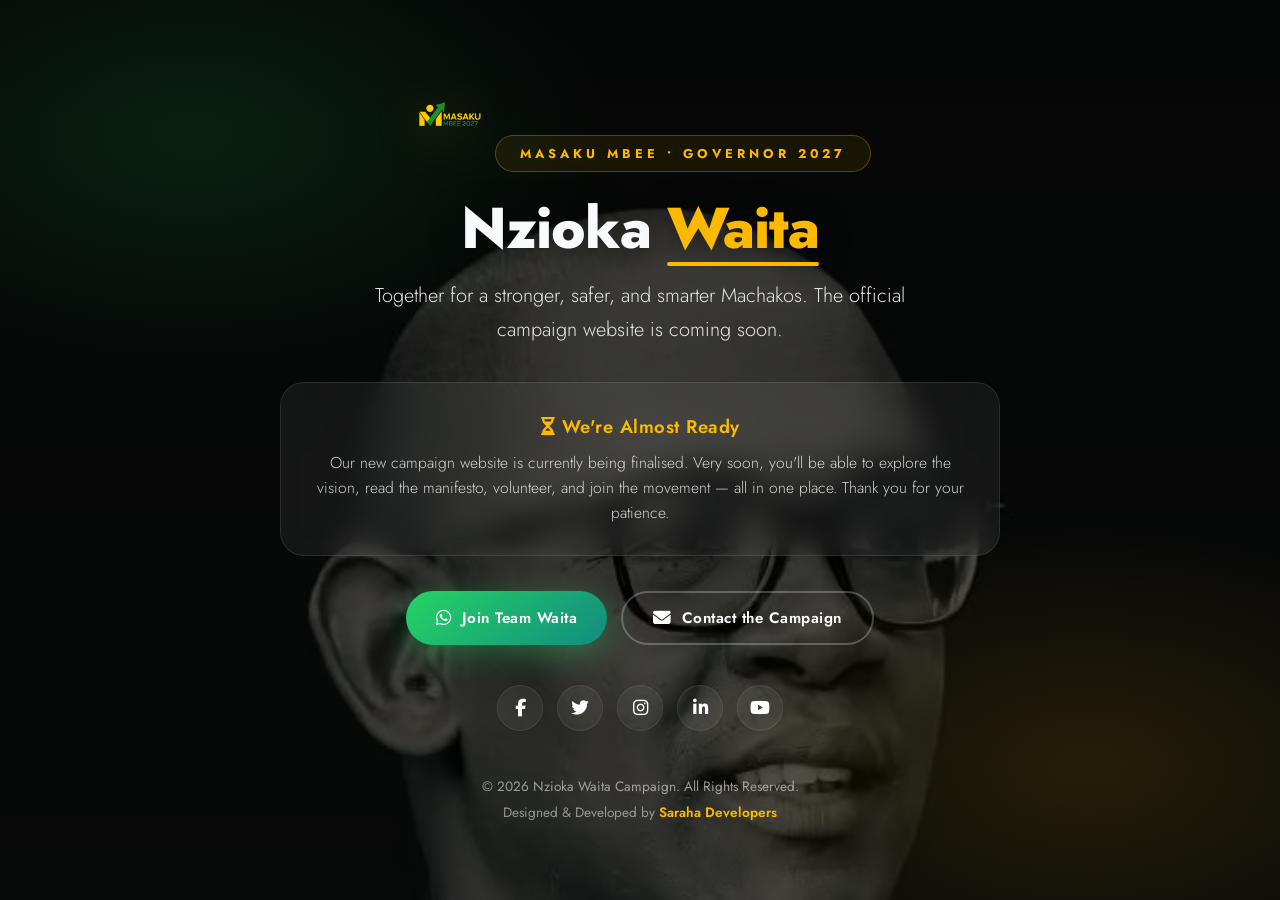
==== commit 239f6524: "Launch Coming Soon page for all routes - hide full site until campaign ready" ====
--- a/about.html
+++ b/about.html
@@ -5,28 +5,21 @@
     <meta name="viewport" content="width=device-width, initial-scale=1.0" />
 
     <!-- ============================================================
-    PRIMARY SEO
-    ============================================================ -->
-    <title>About Nzioka Waita | Machakos Governor 2027 | Masaku Mbee</title>
-    <meta name="description" content="Learn about Nzioka Waita, a seasoned technocrat and public servant running for Machakos Governor 2027. Discover his background, experience, and vision for Machakos." />
-    <meta name="keywords" content="Nzioka Waita, About Nzioka Waita, Machakos Governor, Masaku Mbee, Machakos Politics, Kenya Elections 2027, Chief of Staff, Presidential Delivery Unit, Nzioka Waita Biography" />
-    <meta name="robots" content="index, follow, max-image-preview:large" />
-    <meta name="author" content="Nzioka Waita Campaign" />
-    <link rel="canonical" href="https://nziokawaita.co.ke/about.html" />
-
-    <!-- ============================================================
-    GOOGLE SITE VERIFICATION
-    ============================================================ -->
-    <meta name="google-site-verification" content="VFQyhqAak8xpiULpFUxSC3LXj5SiRV-k-VbtilgpVhI" />
+    PRIMARY SEO — COMING SOON
+    ============================================================ -->
+    <title>About — Coming Soon | Nzioka Waita | Machakos Governor 2027</title>
+<meta name="robots" content="noindex, follow" />
+<link rel="canonical" href="https://nziokawaita.co.ke/about.html" />
+<meta property="og:url" content="https://nziokawaita.co.ke/about.html" />
 
     <!-- ============================================================
     OPEN GRAPH — For WhatsApp, Facebook, LinkedIn
     ============================================================ -->
     <meta property="og:type" content="website" />
-    <meta property="og:url" content="https://nziokawaita.co.ke/about.html" />
+    <meta property="og:url" content="https://nziokawaita.co.ke/" />
     <meta property="og:site_name" content="Nzioka Waita | Masaku Mbee 2027" />
-    <meta property="og:title" content="About Nzioka Waita | Machakos Governor 2027 | Masaku Mbee" />
-    <meta property="og:description" content="Learn about Nzioka Waita, a seasoned technocrat and public servant running for Machakos Governor 2027. Discover his background, experience, and vision for Machakos." />
+    <meta property="og:title" content="Coming Soon | Nzioka Waita | Machakos Governor 2027" />
+    <meta property="og:description" content="The official campaign website for Nzioka Waita is coming soon. Join the Masaku Mbee movement for a stronger, safer, and smarter Machakos." />
     <meta property="og:image" content="https://nziokawaita.co.ke/nzioka-waita-favicon.webp" />
     <meta property="og:image:secure_url" content="https://nziokawaita.co.ke/nzioka-waita-favicon.webp" />
     <meta property="og:image:width" content="1200" />
@@ -38,8 +31,8 @@
     TWITTER CARD
     ============================================================ -->
     <meta name="twitter:card" content="summary_large_image" />
-    <meta name="twitter:title" content="About Nzioka Waita | Machakos Governor 2027" />
-    <meta name="twitter:description" content="Learn about Nzioka Waita, a seasoned technocrat and public servant running for Machakos Governor 2027." />
+    <meta name="twitter:title" content="Coming Soon | Nzioka Waita | Machakos Governor 2027" />
+    <meta name="twitter:description" content="The official campaign website for Nzioka Waita is coming soon. Join the Masaku Mbee movement." />
     <meta name="twitter:image" content="https://nziokawaita.co.ke/nzioka-waita-favicon.webp" />
     <meta name="twitter:image:alt" content="Nzioka Waita — Machakos Governor Aspirant 2027" />
 
@@ -50,374 +43,472 @@
     <link rel="shortcut icon" href="nzioka-waita-favicon.webp" type="image/webp" />
     <link rel="apple-touch-icon" href="nzioka-waita-favicon.webp" />
     <link rel="mask-icon" href="nzioka-waita-favicon.webp" color="#179847" />
-
-    <!-- ============================================================
-    STRUCTURED DATA — For Google Search Results
-    ============================================================ -->
-    <script type="application/ld+json">
-    {
-        "@context": "https://schema.org",
-        "@type": "Person",
-        "@id": "https://nziokawaita.co.ke/#person",
-        "name": "Nzioka Waita",
-        "url": "https://nziokawaita.co.ke/",
-        "image": "https://nziokawaita.co.ke/nzioka-waita-favicon.webp",
-        "description": "Nzioka Waita is a technocrat and public servant running for Machakos Governor in the 2027 Kenyan general elections under the Masaku Mbee movement.",
-        "jobTitle": "Machakos Governor Aspirant",
-        "sameAs": [
-            "https://web.facebook.com/profile.php?id=100078165384028",
-            "https://x.com/NziokaWaita",
-            "https://www.instagram.com/nziokawaita/",
-            "https://www.linkedin.com/in/nzioka-waita-mgh-a583322/",
-            "https://www.youtube.com/channel/UCyTL4fNBFS6BdrJDQ6pdvPA"
-        ],
-        "address": {
-            "@type": "PostalAddress",
-            "addressLocality": "Machakos",
-            "addressRegion": "Machakos County",
-            "addressCountry": "Kenya"
-        }
-    }
-    </script>
-
-    <!-- Campaign / Organization Schema -->
-    <script type="application/ld+json">
-    {
-        "@context": "https://schema.org",
-        "@type": "PoliticalOrganization",
-        "@id": "https://nziokawaita.co.ke/#organization",
-        "name": "Masaku Mbee Movement",
-        "url": "https://nziokawaita.co.ke/",
-        "description": "Masaku Mbee is a political movement focused on building a stronger, safer, and smarter Machakos.",
-        "founder": {
-            "@id": "https://nziokawaita.co.ke/#person"
-        }
-    }
-    </script>
-
-    <!-- WebPage Schema for this page -->
-    <script type="application/ld+json">
-    {
-        "@context": "https://schema.org",
-        "@type": "WebPage",
-        "name": "About Nzioka Waita | Machakos Governor 2027",
-        "url": "https://nziokawaita.co.ke/about.html",
-        "description": "Learn about Nzioka Waita, a seasoned technocrat and public servant running for Machakos Governor 2027.",
-        "about": {
-            "@type": "Thing",
-            "name": "Machakos Governor Election 2027"
-        },
-        "publisher": {
-            "@id": "https://nziokawaita.co.ke/#organization"
-        }
-    }
-    </script>
-
-    <!-- ============================================================
-    FONTS
+<meta name="robots" content="noindex, nofollow" />
+    <!-- ============================================================
+    FONTS + ICONS
     ============================================================ -->
     <link rel="preconnect" href="https://fonts.googleapis.com" />
     <link rel="preconnect" href="https://fonts.gstatic.com" crossorigin />
     <link href="https://fonts.googleapis.com/css2?family=Jost:wght@300;400;500;600;700;800&display=swap" rel="stylesheet" />
-
-    <!-- ============================================================
-    STYLESHEETS
-    ============================================================ -->
     <link rel="stylesheet" href="https://cdnjs.cloudflare.com/ajax/libs/font-awesome/6.4.0/css/all.min.css" />
-    <link rel="stylesheet" href="about.css" />
-
-    <!-- ============================================================
-    ADDITIONAL META TAGS
+
+    <!-- ============================================================
+    ADDITIONAL META
     ============================================================ -->
     <meta name="theme-color" content="#179847" />
     <meta name="mobile-web-app-capable" content="yes" />
     <meta name="apple-mobile-web-app-capable" content="yes" />
-    <meta name="apple-mobile-web-app-status-bar-style" content="black-translucent" />
-
-    <!-- ============================================================
-    HREFLANG
-    ============================================================ -->
-    <link rel="alternate" href="https://nziokawaita.co.ke/about.html" hreflang="en" />
-    <link rel="alternate" href="https://nziokawaita.co.ke/about.html" hreflang="sw" />
+
+    <!-- ============================================================
+    COMING SOON CSS
+    ============================================================ -->
+    <style>
+        :root {
+            --green: #179847;
+            --green-dark: #0b6b32;
+            --green-light: #5ede8d;
+            --gold: #fcb900;
+            --gold-dark: #d09a06;
+            --black: #111827;
+            --white: #f9fafb;
+            --gray: #6b7280;
+            --transition: all 0.3s cubic-bezier(0.4, 0, 0.2, 1);
+        }
+
+        * {
+            margin: 0;
+            padding: 0;
+            box-sizing: border-box;
+        }
+
+        html, body {
+            height: 100%;
+        }
+
+        body {
+            font-family: 'Jost', sans-serif;
+            background: var(--black);
+            color: var(--white);
+            display: flex;
+            flex-direction: column;
+            align-items: center;
+            justify-content: center;
+            min-height: 100vh;
+            padding: 40px 20px;
+            text-align: center;
+            position: relative;
+            overflow: hidden;
+        }
+
+        /* Background image + overlay */
+    body::before {
+    content: '';
+    position: fixed;
+    inset: 0;
+    background-image:
+        linear-gradient(rgba(0, 0, 0, 0.78), rgba(0, 0, 0, 0.68)),
+        url('image-potrait (1).webp');
+    background-size: cover;
+    background-position: center 25%;
+    background-repeat: no-repeat;
+    z-index: -2;
+    /* Animation removed for mobile performance */
+}
+        @keyframes slowZoom {
+            from { transform: scale(1); }
+            to { transform: scale(1.06); }
+        }
+
+        /* Subtle green/gold radial glow */
+        body::after {
+            content: '';
+            position: fixed;
+            inset: 0;
+            background:
+                radial-gradient(700px 400px at 15% 15%, rgba(23, 152, 71, 0.18), transparent 60%),
+                radial-gradient(700px 400px at 85% 85%, rgba(252, 185, 0, 0.12), transparent 60%);
+            z-index: -1;
+            pointer-events: none;
+        }
+
+        .coming-wrapper {
+            position: relative;
+            z-index: 2;
+            max-width: 720px;
+            width: 100%;
+        }
+
+        /* Logo */
+        .coming-logo {
+            display: inline-block;
+            margin-bottom: 30px;
+            animation: fadeDown 0.9s ease-out both;
+        }
+
+        .coming-logo img {
+            height: 80px;
+            width: auto;
+            filter: drop-shadow(0 6px 24px rgba(252, 185, 0, 0.3));
+        }
+
+        @keyframes fadeDown {
+            from { opacity: 0; transform: translateY(-20px); }
+            to { opacity: 1; transform: translateY(0); }
+        }
+
+        /* Kicker */
+        .coming-kicker {
+            display: inline-block;
+            color: var(--gold);
+            font-size: 0.8rem;
+            font-weight: 700;
+            letter-spacing: 4px;
+            text-transform: uppercase;
+            padding: 8px 24px;
+            border: 1px solid rgba(252, 185, 0, 0.3);
+            border-radius: 50px;
+            background: rgba(252, 185, 0, 0.08);
+            backdrop-filter: blur(4px);
+            margin-bottom: 25px;
+            animation: fadeUp 0.9s ease-out 0.15s both;
+        }
+
+        /* Main heading */
+        .coming-title {
+            font-size: clamp(2.2rem, 6vw, 3.6rem);
+            font-weight: 800;
+            line-height: 1.1;
+            letter-spacing: -1px;
+            margin-bottom: 18px;
+            text-shadow: 0 4px 30px rgba(0, 0, 0, 0.5);
+            animation: fadeUp 0.9s ease-out 0.3s both;
+        }
+
+        .coming-title span {
+            color: var(--gold);
+            position: relative;
+        }
+
+        .coming-title span::after {
+            content: '';
+            position: absolute;
+            bottom: 4px;
+            left: 0;
+            width: 100%;
+            height: 4px;
+            background: var(--gold);
+            border-radius: 2px;
+        }
+
+        /* Subtitle */
+        .coming-subtitle {
+            font-size: clamp(1rem, 2.4vw, 1.25rem);
+            font-weight: 300;
+            line-height: 1.7;
+            color: rgba(255, 255, 255, 0.88);
+            max-width: 560px;
+            margin: 0 auto 35px;
+            animation: fadeUp 0.9s ease-out 0.45s both;
+        }
+
+        /* Countdown / Message card */
+        .coming-card {
+            background: rgba(255, 255, 255, 0.06);
+            backdrop-filter: blur(14px);
+            -webkit-backdrop-filter: blur(14px);
+            border: 1px solid rgba(255, 255, 255, 0.1);
+            border-radius: 24px;
+            padding: 30px 28px;
+            margin-bottom: 35px;
+            animation: fadeUp 0.9s ease-out 0.6s both;
+        }
+
+        .coming-card h2 {
+            font-size: 1.15rem;
+            font-weight: 600;
+            color: var(--gold);
+            margin-bottom: 10px;
+            letter-spacing: 0.5px;
+        }
+
+        .coming-card p {
+            font-size: 0.98rem;
+            font-weight: 300;
+            line-height: 1.6;
+            color: rgba(255, 255, 255, 0.8);
+        }
+
+        /* Buttons */
+        .coming-actions {
+            display: flex;
+            justify-content: center;
+            gap: 14px;
+            flex-wrap: wrap;
+            margin-bottom: 40px;
+            animation: fadeUp 0.9s ease-out 0.75s both;
+        }
+
+        .coming-btn {
+            display: inline-flex;
+            align-items: center;
+            gap: 10px;
+            padding: 14px 30px;
+            border-radius: 50px;
+            font-weight: 600;
+            font-size: 0.95rem;
+            letter-spacing: 0.5px;
+            text-decoration: none;
+            transition: var(--transition);
+            font-family: 'Jost', sans-serif;
+        }
+
+        .coming-btn-primary {
+            background: linear-gradient(135deg, #25D366, #128C7E);
+            color: #fff;
+            box-shadow: 0 8px 30px rgba(37, 211, 102, 0.35);
+        }
+
+        .coming-btn-primary:hover {
+            transform: translateY(-3px);
+            box-shadow: 0 14px 40px rgba(37, 211, 102, 0.45);
+        }
+
+        .coming-btn-outline {
+            background: transparent;
+            color: #fff;
+            border: 2px solid rgba(255, 255, 255, 0.25);
+        }
+
+        .coming-btn-outline:hover {
+            border-color: var(--gold);
+            background: rgba(252, 185, 0, 0.08);
+            transform: translateY(-3px);
+        }
+
+        .coming-btn i {
+            font-size: 1.1rem;
+        }
+
+        /* Social icons */
+        .coming-social {
+            display: flex;
+            justify-content: center;
+            gap: 14px;
+            margin-bottom: 45px;
+            animation: fadeUp 0.9s ease-out 0.9s both;
+        }
+
+        .coming-social a {
+            display: flex;
+            align-items: center;
+            justify-content: center;
+            width: 46px;
+            height: 46px;
+            border-radius: 50%;
+            background: rgba(255, 255, 255, 0.06);
+            border: 1px solid rgba(255, 255, 255, 0.08);
+            color: #fff;
+            font-size: 1.1rem;
+            text-decoration: none;
+            transition: var(--transition);
+        }
+
+        .coming-social a:hover {
+            background: var(--green);
+            border-color: var(--green);
+            transform: translateY(-4px);
+            box-shadow: 0 8px 25px rgba(23, 152, 71, 0.35);
+        }
+
+        /* Footer */
+        .coming-footer {
+            font-size: 0.85rem;
+            color: rgba(255, 255, 255, 0.5);
+            animation: fadeUp 0.9s ease-out 1.05s both;
+        }
+
+        .coming-footer a {
+            color: var(--gold);
+            font-weight: 600;
+            text-decoration: none;
+            transition: var(--transition);
+        }
+
+        .coming-footer a:hover {
+            color: #fde68a;
+            text-decoration: underline;
+        }
+
+        .coming-footer .copyright {
+            margin-bottom: 6px;
+            color: rgba(255, 255, 255, 0.55);
+        }
+
+        @keyframes fadeUp {
+            from { opacity: 0; transform: translateY(24px); }
+            to { opacity: 1; transform: translateY(0); }
+        }
+
+        /* ============================================================
+        RESPONSIVE
+        ============================================================ */
+        @media (max-width: 768px) {
+            body {
+                padding: 30px 16px;
+            }
+
+            .coming-logo img {
+                height: 64px;
+            }
+
+            .coming-card {
+                padding: 24px 20px;
+                border-radius: 18px;
+            }
+
+            .coming-actions {
+                flex-direction: column;
+                align-items: center;
+            }
+
+            .coming-btn {
+                width: 100%;
+                max-width: 320px;
+                justify-content: center;
+            }
+
+            .coming-social a {
+                width: 42px;
+                height: 42px;
+                font-size: 1rem;
+            }
+        }
+
+        @media (max-width: 480px) {
+            .coming-logo img {
+                height: 56px;
+            }
+
+            .coming-kicker {
+                font-size: 0.68rem;
+                letter-spacing: 2px;
+                padding: 6px 16px;
+            }
+
+            .coming-title {
+                font-size: 2rem;
+            }
+
+            .coming-subtitle {
+                font-size: 0.95rem;
+            }
+
+            .coming-card h2 {
+                font-size: 1rem;
+            }
+
+            .coming-card p {
+                font-size: 0.88rem;
+            }
+
+            .coming-btn {
+                padding: 12px 24px;
+                font-size: 0.88rem;
+            }
+        }
+
+        @media (prefers-reduced-motion: reduce) {
+            *, *::before, *::after {
+                animation-duration: 0.01ms !important;
+                animation-iteration-count: 1 !important;
+                transition-duration: 0.01ms !important;
+            }
+        }
+    </style>
 </head>
 <body>
 
-    <!-- ============================================================
-    NAVBAR
-    ============================================================ -->
-    <nav class="navbar" id="navbar">
-        <div class="container">
-            <a href="index.html" class="logo">
-                <img src="nzioka-waita-favicon.webp" alt="Nzioka Waita Logo" class="logo-img" />
-            </a>
-
-            <div class="menu-toggle" id="mobile-menu" aria-label="Open navigation menu" aria-expanded="false" role="button" tabindex="0">
-                <span></span>
-                <span></span>
-                <span></span>
-            </div>
-
-            <ul class="nav-links" id="navLinks">
-                <li><a href="index.html">Home</a></li>
-                <li><a href="about.html" class="active">About</a></li>
-                <li><a href="vision.html">Vision</a></li>
-                <li><a href="news.html">News</a></li>
-                <li><a href="volunteer.html">Volunteer</a></li>
-                <li><a href="contact.html">Contact</a></li>
-                <li><a href="#donate" class="btn btn-primary" style="padding: 10px 22px; margin-left: 10px;">Donate</a></li>
-            </ul>
+    <div class="coming-wrapper">
+
+        <!-- Logo -->
+        <div class="coming-logo">
+            <img src="nzioka-waita-favicon.webp" alt="Nzioka Waita Logo" />
         </div>
-    </nav>
-
-    <!-- ============================================================
-    PAGE HERO
-    ============================================================ -->
-    <section class="page-hero about-hero">
-        <div class="hero-bg"></div>
-        <div class="hero-content">
-            <h1>Who is <span>Nzioka Waita</span>?</h1>
+
+        <!-- Kicker -->
+        <div class="coming-kicker">MASAKU MBEE • GOVERNOR 2027</div>
+
+        <!-- Title -->
+        <h1 class="coming-title">
+            Nzioka <span>Waita</span>
+        </h1>
+
+        <!-- Subtitle -->
+        <p class="coming-subtitle">
+            Together for a stronger, safer, and smarter Machakos.
+            The official campaign website is coming soon.
+        </p>
+
+        <!-- Message Card -->
+        <div class="coming-card">
+            <h2><i class="fas fa-hourglass-half"></i> We're Almost Ready</h2>
             <p>
-                Seasoned technocrat, entrepreneur, and public servant committed to
-                building a Machakos that works for everyone.
+                Our new campaign website is currently being finalised.
+                Very soon, you'll be able to explore the vision, read the
+                manifesto, volunteer, and join the movement — all in one place.
+                Thank you for your patience.
             </p>
         </div>
-    </section>
-
-    <!-- ============================================================
-    ABOUT CONTENT
-    ============================================================ -->
-    <section class="about-section">
-        <div class="container">
-
-            <!-- About Grid -->
-            <div class="about-grid">
-                <div>
-                    <div class="facts-box">
-                        <h3>Quick Facts</h3>
-                        <ul class="facts-list">
-                            <li><strong>Full Name:</strong> Nzioka Waita</li>
-                            <li><strong>Age:</strong> 51 years</li>
-                            <li><strong>Education:</strong> MBA (Queen Mary), BSc (Sheffield)</li>
-                            <li><strong>Party:</strong> Masaku Mbee</li>
-                            <li><strong>Position:</strong> Machakos Governor Aspirant 2027</li>
-                            <li><strong>Previous Role:</strong> Chief of Staff &amp; Head of Presidential Delivery Unit</li>
-                        </ul>
-                    </div>
-
-                    <div style="background: white; padding: 25px; border-radius: 10px; box-shadow: 0 5px 15px rgba(0,0,0,0.05); text-align: center; border: 2px solid var(--gold);">
-                        <h3 style="color: var(--black); margin-bottom: 15px;">Political Affiliation</h3>
-                        <p style="color: var(--gray); margin-bottom: 15px;">Masaku Mbee</p>
-                        <p style="color: var(--gray); font-size: 0.9rem;">Machakos County Patron &amp; Gubernatorial Aspirant</p>
-                    </div>
-                </div>
-
-               <!-- ============================================================
-    BIOGRAPHY WITH IMAGE — Premium Card
-    ============================================================ -->
-<div class="bio-premium-card">
-    <div class="bio-image-wrapper">
-        <img src="image-potrait (1).webp" alt="Nzioka Waita — Machakos Governor Aspirant 2027" />
-        <div class="bio-image-badge">
-            <span>Leader</span>
-            <span>Technocrat</span>
-            <span>Public Servant</span>
+
+        <!-- Actions -->
+        <div class="coming-actions">
+            <a href="#"
+               class="coming-btn coming-btn-primary"
+               target="_blank"
+               rel="noopener noreferrer">
+                <i class="fab fa-whatsapp"></i> Join Team Waita
+            </a>
+            <a href="mailto:info@nziokawaita.co.ke"
+               class="coming-btn coming-btn-outline">
+                <i class="fas fa-envelope"></i> Contact the Campaign
+            </a>
         </div>
+
+        <!-- Social Icons -->
+        <div class="coming-social">
+            <a href="https://web.facebook.com/profile.php?id=100078165384028" target="_blank" rel="noopener noreferrer" aria-label="Facebook">
+                <i class="fab fa-facebook-f"></i>
+            </a>
+            <a href="https://x.com/NziokaWaita" target="_blank" rel="noopener noreferrer" aria-label="X (Twitter)">
+                <i class="fab fa-twitter"></i>
+            </a>
+            <a href="https://www.instagram.com/nziokawaita/?hl=en" target="_blank" rel="noopener noreferrer" aria-label="Instagram">
+                <i class="fab fa-instagram"></i>
+            </a>
+            <a href="https://www.linkedin.com/in/nzioka-waita-mgh-a583322/" target="_blank" rel="noopener noreferrer" aria-label="LinkedIn">
+                <i class="fab fa-linkedin-in"></i>
+            </a>
+            <a href="https://www.youtube.com/channel/UCyTL4fNBFS6BdrJDQ6pdvPA" target="_blank" rel="noopener noreferrer" aria-label="YouTube">
+                <i class="fab fa-youtube"></i>
+            </a>
+        </div>
+
+        <!-- Footer with developer credit -->
+        <div class="coming-footer">
+            <p class="copyright">&copy; <span id="currentYear"></span> Nzioka Waita Campaign. All Rights Reserved.</p>
+            <p>
+                Designed &amp; Developed by
+                <a href="https://sarahadevelopers.co.ke" target="_blank" rel="noopener noreferrer">
+                    Saraha Developers
+                </a>
+            </p>
+        </div>
+
     </div>
-    <div class="bio-content-wrapper">
-        <h2>Biography</h2>
-        <p>
-            Nzioka Waita is a seasoned technocrat, entrepreneur, and public servant committed to building a Machakos that works for everyone. Born and raised in Kenya, he has served in various key government positions, including Chief of Staff &amp; Head of Presidential Delivery Unit, as well as leadership roles in public agencies like Safaricom and TEAMS Limited.
-        </p>
-        <p>
-            As Machakos gears up for the 2027 elections, Waita is determined to transform our county into a hub of innovation, inclusivity, and sustainable development. His vision is rooted in transparency, accountability, and service-driven leadership that prioritizes the needs of all Machakos residents.
-        </p>
-        <p>
-            Nzioka Waita leads the Masaku Mbee Movement, whose primary focus is to put the interests of Machakos Residents and Machakos County First, and serves as Machakos County patron for the movement. He has publicly signalled his intent to run for the Machakos gubernatorial seat in the 2027 general election under the Masaku Mbee banner.
-        </p>
-        <div class="bio-trust-badges">
-            <span><i class="fas fa-check-circle"></i> 25+ Years Leadership</span>
-            <span><i class="fas fa-check-circle"></i> 7 Years at Presidency</span>
-            <span><i class="fas fa-check-circle"></i> 5-Pillar Vision</span>
-        </div>
-    </div>
-</div>
-            </div>
-
-            <!-- Education Section -->
-            <div class="section-title">
-                <h2>Education &amp; Early Life</h2>
-                <p>World-class education that shaped a visionary leader</p>
-            </div>
-
-            <div class="education-cards">
-                <div class="education-card">
-                    <div class="edu-icon">
-                        <i class="fas fa-university"></i>
-                    </div>
-                    <h3 style="font-size: 1.5rem; margin-bottom: 15px; color: var(--black);">Queen Mary University</h3>
-                    <p style="color: var(--gray); margin-bottom: 10px;"><strong>Masters, (LLM) in Computer &amp; Communications Law</strong></p>
-                    <p style="color: var(--gray);">Completed in 2015. His time at Queen Mary honed his strategic thinking and global perspective on governance and economic development. The rigorous program equipped him with advanced Computer and Communications skills and a deep understanding of public policy implementation.</p>
-                </div>
-
-                <div class="education-card">
-                    <div class="edu-icon gold">
-                        <i class="fas fa-graduation-cap"></i>
-                    </div>
-                    <h3 style="font-size: 1.5rem; margin-bottom: 15px; color: var(--black);">Sheffield University</h3>
-                    <p style="color: var(--gray); margin-bottom: 10px;"><strong>Bachelor of Laws (LLB)</strong></p>
-                    <p style="color: var(--gray);">Graduated in 1999 with honors from one of the world's premier institutions. At Sheffield, he engaged in initiatives like the Sheffield University Law Forum, developing early leadership skills and a passion for transformative change that would later define his career in public service.</p>
-                </div>
-
-                <div class="education-card">
-                    <div class="edu-icon">
-                        <i class="fas fa-globe-africa"></i>
-                    </div>
-                    <h3 style="font-size: 1.5rem; margin-bottom: 15px; color: var(--black);">Global Perspective</h3>
-                    <p style="color: var(--gray); margin-bottom: 10px;"><strong>International Experience</strong></p>
-                    <p style="color: var(--gray);">Waita's international education exposed him to global best practices in governance, urban planning, and economic development. This global perspective informs his approach to solving Machakos' unique challenges with innovative, world-class solutions.</p>
-                </div>
-            </div>
-
-            <!-- Professional Journey -->
-            <div class="section-title">
-                <h2>Professional Journey</h2>
-                <p>A track record of transformative leadership across sectors</p>
-            </div>
-
-            <div class="timeline">
-                <div class="timeline-item">
-                    <div class="timeline-dot"></div>
-                    <h3 style="font-size: 1.5rem; margin-bottom: 10px; color: var(--black);">Founding Trustee of the Safaricom Foundation (2001-2015)</h3>
-                    <p style="color: var(--gray); margin-bottom: 10px;"><strong>Safaricom</strong></p>
-                    <p style="color: var(--gray);">Nzioka Waita joined Safaricom in 2001 and thereafter rose steadily through the ranks to serve the company in various capacities. Between 2003-2015 Waita was a founding Trustee of the Safaricom Foundation and served in that capacity for 11 years. The trust was established by Trust Deed in August 2003.</p>
-                </div>
-
-                <div class="timeline-item">
-                    <div class="timeline-dot"></div>
-                    <h3 style="font-size: 1.5rem; margin-bottom: 10px; color: var(--black);">Deputy Chief of Staff and Deputy Head of the Public Service (2015-2018)</h3>
-                    <p style="color: var(--gray); margin-bottom: 10px;"><strong>State House</strong></p>
-                    <p style="color: var(--gray);">In this capacity, he was in charge of the President's Delivery Unit, Office of Budget Management, Performance Contracting and Oversight Office and State Corporations Oversight Office.</p>
-                </div>
-
-                <div class="timeline-item">
-                    <div class="timeline-dot"></div>
-                    <h3 style="font-size: 1.5rem; margin-bottom: 10px; color: var(--black);">Chief of Staff and Head of the Public Service (2018-2022)</h3>
-                    <p style="color: var(--gray); margin-bottom: 10px;"><strong>State House</strong></p>
-                    <p style="color: var(--gray);">He was in charge of the President's Delivery Unit, Office of Budget Management, Performance Contracting and Oversight Office and State Corporations Oversight Office.</p>
-                </div>
-
-                <div class="timeline-item">
-                    <div class="timeline-dot"></div>
-                    <h3 style="font-size: 1.5rem; margin-bottom: 10px; color: var(--black);">Company Secretary of the International Fibre Optic Company TEAMS Limited</h3>
-                    <p style="color: var(--gray); margin-bottom: 10px;"><strong>TEAMS Limited</strong></p>
-                    <p style="color: var(--gray);">Worked in IT and corporate sectors before joining government, bringing innovation, financial acumen, and private sector efficiency to public service. This experience provides a unique understanding of how to create an enabling environment for business growth in Machakos.</p>
-                </div>
-            </div>
-
-            <!-- Political Vision -->
-            <div class="section-title">
-                <h2>Political Vision &amp; Platform</h2>
-                <p>Transforming Machakos through accountable, innovative leadership</p>
-            </div>
-
-            <div style="display: grid; grid-template-columns: repeat(auto-fit, minmax(300px, 1fr)); gap: 30px; margin-bottom: 50px;">
-                <div style="background: white; padding: 30px; border-radius: 10px; box-shadow: 0 5px 15px rgba(0,0,0,0.05); border-left: 5px solid var(--green);">
-                    <h3 style="font-size: 1.5rem; margin-bottom: 15px; color: var(--black);">Governance Philosophy</h3>
-                    <p style="color: var(--gray);">Waita believes in citizen-centered governance where public officials are accountable servants, not masters. He advocates for transparency in county operations, participatory budgeting, and digital platforms for citizen engagement.</p>
-                </div>
-
-                <div style="background: white; padding: 30px; border-radius: 10px; box-shadow: 0 5px 15px rgba(0,0,0,0.05); border-left: 5px solid var(--gold);">
-                    <h3 style="font-size: 1.5rem; margin-bottom: 15px; color: var(--black);">Machakos' Challenges</h3>
-                    <p style="color: var(--gray);">He has criticized the current leadership over issues like service delivery, demolitions affecting livelihoods, and governance challenges. Waita positions himself as a candidate focused on practical solutions to Machakos' most pressing problems.</p>
-                </div>
-
-                <div style="background: white; padding: 30px; border-radius: 10px; box-shadow: 0 5px 15px rgba(0,0,0,0.05); border-left: 5px solid var(--green);">
-                    <h3 style="font-size: 1.5rem; margin-bottom: 15px; color: var(--black);">2027 Gubernatorial Race</h3>
-                    <p style="color: var(--gray);">Early polling data suggests Waita is gaining attention in the Machakos 2027 race. He seeks the governorship under the Masaku Mbee platform which is focused on accountability, development, and innovative solutions to urban challenges.</p>
-                </div>
-            </div>
-
-            <!-- Values Box -->
-            <div class="values-box">
-                <h2>Values &amp; Principles</h2>
-                <p>Transparency, accountability, inclusivity, and service-driven leadership. Nzioka believes that Machakos' growth should benefit all its residents, not just a select few. He stands for democratic principles, having opposed moves like using violence on Gen-Z protestors, asserting that the constitution should be respected.</p>
-                <a href="contact.html" class="btn btn-gold">Get in Touch</a>
-            </div>
-
-        </div>
-    </section>
-
-    <!-- ============================================================
-    FOOTER
-    ============================================================ -->
-    <footer>
-        <div class="container">
-            <div class="footer-content">
-                <div class="footer-about">
-                    <div class="footer-logo">
-                        <img src="nzioka-waita-favicon.webp" alt="Nzioka Waita" />
-                        Nzioka Waita
-                    </div>
-                    <p>Nzioka Waita is a committed leader, technocrat, and public servant with a proven track record of excellence in governance. Join us in building a better Machakos for all.</p>
-                    <div class="social-icons">
-                        <a href="https://web.facebook.com/profile.php?id=100078165384028" target="_blank" aria-label="Facebook"><i class="fab fa-facebook-f"></i></a>
-                        <a href="https://x.com/NziokaWaita" target="_blank" aria-label="X (Twitter)"><i class="fab fa-twitter"></i></a>
-                        <a href="https://www.instagram.com/nziokawaita/?hl=en" target="_blank" aria-label="Instagram"><i class="fab fa-instagram"></i></a>
-                        <a href="https://www.linkedin.com/in/nzioka-waita-mgh-a583322/" target="_blank" aria-label="LinkedIn"><i class="fab fa-linkedin-in"></i></a>
-                        <a href="https://www.youtube.com/channel/UCyTL4fNBFS6BdrJDQ6pdvPA" target="_blank" aria-label="YouTube"><i class="fab fa-youtube"></i></a>
-                    </div>
-                </div>
-
-                <div class="footer-links-section">
-                    <h3 class="footer-heading">Quick Links</h3>
-                    <ul class="footer-links">
-                        <li><a href="index.html">Home</a></li>
-                        <li><a href="about.html">About Waita</a></li>
-                        <li><a href="vision.html">Vision</a></li>
-                        <li><a href="news.html">News &amp; Updates</a></li>
-                        <li><a href="media.html">Media Gallery</a></li>
-                        <li><a href="volunteer.html">Volunteer</a></li>
-                        <li><a href="contact.html">Contact Us</a></li>
-                    </ul>
-                </div>
-
-                <div class="footer-contact">
-                    <h3 class="footer-heading">Contact Info</h3>
-                    <ul class="contact-info">
-                        <li><i class="fas fa-map-marker-alt"></i> <a href="https://maps.app.goo.gl/wQ7gRcGxDQkpSW1B8">Machakos County, Kenya</a></li>
-                        <li><i class="fas fa-phone"></i> <a href="tel:+254108649069">+254 108 649 069</a></li>
-                        <li><i class="fas fa-envelope"></i> <a href="mailto:info@nziokawaita.co.ke">info@nziokawaita.co.ke</a></li>
-                    </ul>
-                </div>
-            </div>
-
-            <div class="footer-bottom">
-                <p>&copy; <span id="currentYear"></span> Nzioka Waita Campaign. All Rights Reserved.</p>
-                <p style="margin-top: 10px; font-size: 0.9rem; color: #a0aec0;">
-                    Designed &amp; Developed by
-                    <a href="https://sarahadevelopers.co.ke" target="_blank" style="color: #fcb900; font-weight: 600; text-decoration: none; transition: color 0.3s ease;">
-                        Saraha Developers
-                    </a>
-                </p>
-                <p style="margin-top: 5px; font-size: 0.85rem; color: #6b7280;">Machakos Governor Aspirant 2027</p>
-            </div>
-        </div>
-    </footer>
-
-    <!-- ============================================================
-    FLOATING WHATSAPP BUTTON — "Join Team Waita"
-    ============================================================ -->
-    <a href="https://wa.me/254108649069?text=Hello%20Nzioka%20Waita%20Campaign,%20I%20would%20like%20to%20join%20Team%20Waita%20and%20support%20your%202027%20Machakos%20governor%20campaign"
-       class="whatsapp-float"
-       target="_blank"
-       aria-label="Join Team Waita on WhatsApp">
-        <i class="fab fa-whatsapp"></i>
-        <span>Join Team Waita</span>
-    </a>
-
-    <!-- ============================================================
-    JAVASCRIPT
-    ============================================================ -->
-    <script src="about.js"></script>
+
+    <script>
+        document.getElementById('currentYear').textContent = new Date().getFullYear();
+    </script>
+
 </body>
 </html>
